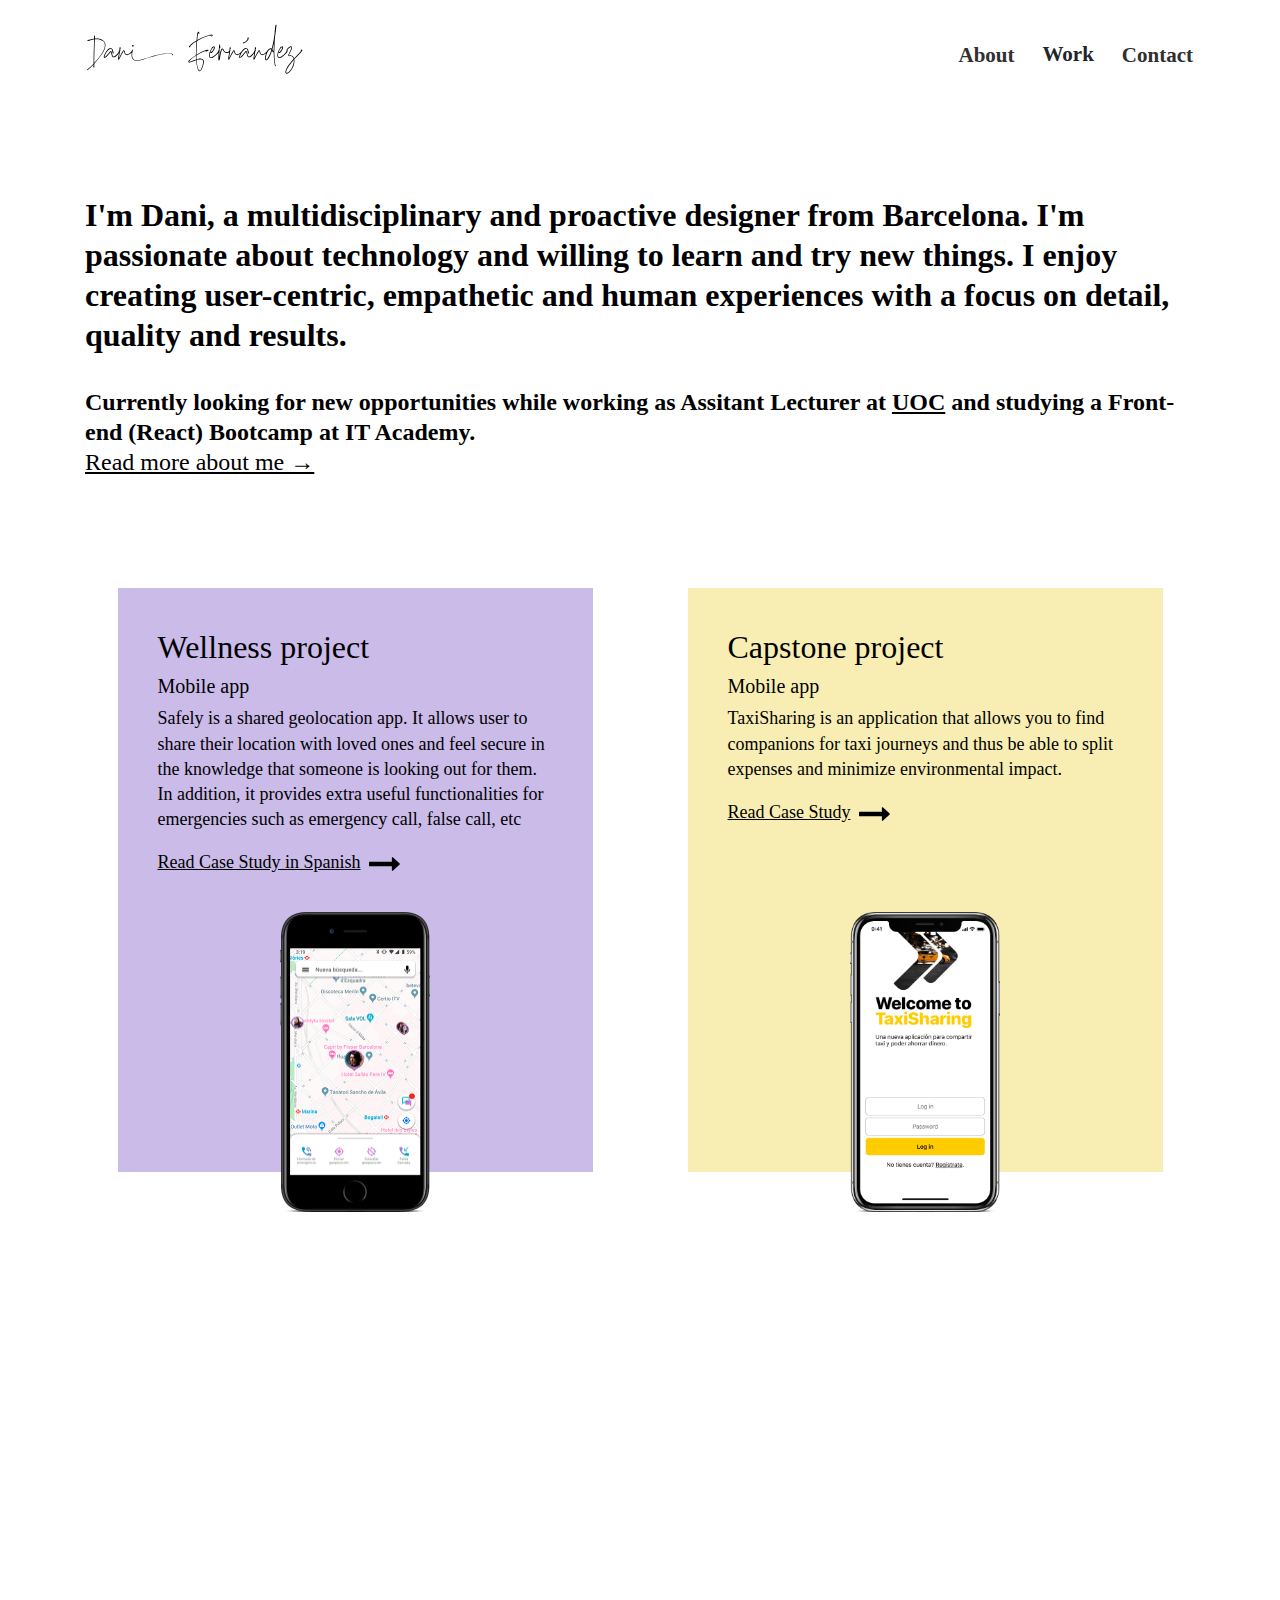
==== index.html @ 680a3ca1 "bye-seat" ====
<!DOCTYPE HTML>
<html>
<head>
    <meta charset="utf-8">
    <meta http-equiv="x-ua-compatible" content="ie=edge">
    <meta name="viewport" content="width=device-width, initial-scale=1">
    <title>Portfolio de Dani Fernández | Product Designer UX/UI</title>
    <meta name="description" content="I'm Dani Fernández, a passionate about Product Design and a good problem-solver. An eternal student who learns something new related to the field every day. A great team player, comfortable working together with other designers, receiving feedback, sharing and learning together.">

    <!-- Global site tag (gtag.js) - Google Analytics -->
    <script async src="https://www.googletagmanager.com/gtag/js?id=UA-138930336-1"></script>
    <script>
        window.dataLayer = window.dataLayer || [];
        function gtag(){dataLayer.push(arguments);}
        gtag('js', new Date());
        gtag('config', 'UA-138930336-1');
    </script>
    <!-- fin del script de Google Analytics-->
    <link rel="icon" type="image/png" href="img/favicon.ico">
    <style>
        @import url('https://fonts.googleapis.com/css?family=Cabin&display=swap');
        </style>
    <meta name="description" content="Dani Fernàndez's portfolio. UX/UI designer">
    <meta name="keywords" content="UX, User Expirience, UI, Product Designer, User Interface, IA, Information Arquitecture, web design, mobile design, app design, mobile first, pixel perfect, sketch, framer, zeplin, axure, xd, hotjar">
    <link rel="stylesheet" href="css/reset.css">
    <link rel="stylesheet" href="css/fonts.css">
    <link rel="stylesheet" href="css/style.css">
    <link rel="stylesheet" href="css/responsive-css.css">
    <link rel="stylesheet" href="grt-responsive-menu.css">
    <link href="https://unpkg.com/aos@2.3.1/dist/aos.css" rel="stylesheet">
    <link rel="stylesheet" href="https://use.fontawesome.com/releases/v5.8.1/css/all.css" integrity="sha384-50oBUHEmvpQ+1lW4y57PTFmhCaXp0ML5d60M1M7uH2+nqUivzIebhndOJK28anvf" crossorigin="anonymous">
    <link rel="stylesheet" href="https://stackpath.bootstrapcdn.com/bootstrap/4.3.1/css/bootstrap.min.css" integrity="sha384-ggOyR0iXCbMQv3Xipma34MD+dH/1fQ784/j6cY/iJTQUOhcWr7x9JvoRxT2MZw1T" crossorigin="anonymous">
    <script src="https://unpkg.com/aos@2.3.1/dist/aos.js"></script>
</head>

<body>
    <!-- <div class="fullscreen-bg">
        <video loop muted autoplay class="fullscreen-bg__video">
            <source src="img/background-video/background-vd.ogv" type="video/ogg" />
        </video>
    </div>   -->
    <header> 
        <div class="container">
            <div class="grt-menu-row">
                <div class="grt-menu-logo">
                    <a href="#"  class="grt-logo"><img id="logo" src="img/Logo.svg" alt="Logo" height="50" width="68"> </a>
                </div>
                <div class="grt-menu-right">
                    <nav>
                        <button class="grt-mobile-button"><span class="line1"></span><span class="line2"></span><span class="line3"></span></button>
                        <ul class="grt-menu">
                            <li><a href="about-me.html">About</a></li>
                            <li class="grt-dropdown"><a>Work<span style="font-size: 0.75em;">
                                <i class="fas fa-chevron-down"></i></span></a>
                                <ul class="grt-dropdown-list">
                                    <li><a href="/work/wellness.html">Safely</a></li>
                                    <li><a href="/work/capstone.html">Capstone</a></li>
                                    <li><a href="/bac.html">Barcelona Activa</a></li>
                                    <li><a href="/work/dali.html">Museu Dalí</a></li>
                                    <li><a href="/work/extra.html">Extra</a></li>
                                </ul>
                            </li>
                            <li><a href="mailto:danifdezalonso@gmail.com">Contact</a></li>								
                        </ul>
                    </nav>
                </div>
            </div>
        </div>
    </header>
    
    <div class="container">
        <!-- introducción -->
        <div class="bienvenida">
            <div class="my-name">
                I'm Dani, a multidisciplinary and proactive designer from Barcelona. I'm passionate about technology and willing to learn and try new things. I enjoy creating user-centric, empathetic and human experiences with a focus on detail, quality and results.
            </div>
            <div class="my-work">Currently looking for new opportunities while working as Assitant Lecturer at <a class="link" target="_blank" href="https://www.uoc.edu/">UOC</a> and studying a Front-end (React) Bootcamp at IT Academy. 
                <br><span style="font-weight: 500; font-size: 24px;"><a href="about-me.html" class=”link">Read more about me &rarr;</a></span>
            </div> 
            
        </div>
        <!-- proyectos -->
        <main>
            <div class="row projectes">
                <div class="col-lg-5 box wellness">
                    <a href="work/wellness.html" style="text-decoration:none;">
                        <article>
                            <div>
                                <h2>Wellness project</h2>
                                <h5>Mobile app</h5>
                                <p>
                                    Safely is a shared geolocation app. It allows user to share their location with loved ones and feel secure in the knowledge that someone is looking out for them. In addition, it provides extra useful functionalities for emergencies such as emergency call, false call, etc                              </p>
                                <span class="leer-case-study">Read Case Study in Spanish</span><img src="img/icons/arrow-right.svg" height="32px" width="32px" style="margin-left:8px">
                            </div>
                            <div>
                                <img class="center-img" src="img/Mockup_Safely.png" height="300" width="150">
                            </div> 
                        </article>
                    </a> 
                </div>   
                
                <div class="col-lg-5 box capstone offset-lg-1">
                    <a href="work/capstone.html" style="text-decoration:none;">
                        <article>
                            <div>
                                <h2>Capstone project</h2>
                                <h5>Mobile app</h5>
                                <p>
                                    TaxiSharing is an application that allows you to find companions for taxi journeys and thus be able to split expenses and minimize environmental impact. </p>                               
                                        <span class="leer-case-study">Read Case Study</span><img src="img/icons/arrow-right.svg" height="32px" width="32px" style="margin-left:8px">
                                    </div>
                            <div>
                                <img class="center-img" src="img/Mockup_TaxiSharing2.png" height="300" width="150">
                            </div>
                        </article>
                    </a>
                </div>
            </div>
            
            <div class="row projectes">
                <div class="col-lg-5 box dali" data-aos="fade-up">
                    <a href="work/dali.html" style="text-decoration:none;">
                        <article>
                            <div>
                                <h2>Fundación Gala - Salvador Dalí</h2>
                                <h5>Web project</h5>
                                <p> 
                                    The Gala-Salvador Dalí Foundation is a private cultural organization which, as stated in its bylaws, has the mission to promote, foster, explain, give prestige, protect and defend the artistic, cultural and intellectual oeuvre of the painter, both inside and outside Spain.                             </p>                                
                                <span class="leer-case-study">See more</span><img src="img/icons/arrow-right.svg" height="32px" width="32px" style="margin-left:8px">
                            </div>
                            <div>
                                <img class="center-img" src="img/extra/cabecera-dali-mobile.png" height="auto" width="100%">
                            </div> 
                        </article>
                    </a>
                </div>
                <div class="col-lg-5 box bac offset-lg-1" data-aos="fade-up">
                    <a href="work/bac.html" style="text-decoration:none;">
                        <article>
                            <div>
                                <h2>Barcelona Activa</h2>
                                <h5>Web project</h5>
                                <p>Design of the Barcelona Activa website, a local development agency of Barcelona City Council. From this website, traffic is distributed to the four main sections to promote the local economy.</p>
                                <span class="leer-case-study">See more</span><img src="img/icons/arrow-right.svg" height="32px" width="32px" style="margin-left:8px">
                            </div>
                            <div>
                                <img class="center-img" src="img/extra/cabecera-bac-mobile.png" height="auto" width="100%">
                            </div> 
                        </article>
                    </a>
                </div>
            </div>
            
            <div class="row projectes">
                <div class="col-lg-11 box extra" data-aos="fade-up">
                    <a href="work/extra.html" style="text-decoration:none;">
                        <article style="padding-bottom: 40px;">
                            <h2>Extra</h2>
                            <p>
                                    Compilation of projects in which I participated.                         </p>
                            <span class="leer-case-study">See more<img src="img/icons/arrow-right.svg" height="32px" width="32px" style="margin-left:8px"></span>

                        </article>
                    </a>
                </div>
            </div>
        </main>
    </div>
    
    <!--Footer-->
    <footer class="footer"data-aos="fade-up" style="margin-top:-20px;">
        <div class="container">
            <section id="mainfooter">
                <h3 class="a-left">
                    For work inquiries, collaboration or feedback drop me a line at <a href="mailto:danifdezalonso@gmail.com" target="_blank">danifdezalonso@gmail.com</a>

                </h3>
                <nav class="socialnav">
                    <span class="linkedin"><a href="https://www.linkedin.com/in/dani-fdez/" class="linkedin" target="_blank">LinkedIn</a></span>
                    <span class="medium"><a href="https://medium.com/@danifernandezalonso" class="medium" target="_blank">Medium</a></span>
                    <span class="twitter"><a href="https://twitter.com/dani_fdezalonso" class="twitter" target="_blank">Twitter</a></span>
                    <span class="instagram"><a href="https://www.instagram.com/danifernandezalonso" class="instagram" target="_blank">Instagram</a></span>
                </nav>
            </section>
        </div>
    </footer>
    <script src="https://cdnjs.cloudflare.com/ajax/libs/popper.js/1.14.7/umd/popper.min.js" integrity="sha384-UO2eT0CpHqdSJQ6hJty5KVphtPhzWj9WO1clHTMGa3JDZwrnQq4sF86dIHNDz0W1" crossorigin="anonymous"></script>
    <script src="https://code.jquery.com/jquery-3.3.1.slim.min.js" integrity="sha384-q8i/X+965DzO0rT7abK41JStQIAqVgRVzpbzo5smXKp4YfRvH+8abtTE1Pi6jizo" crossorigin="anonymous"></script>
    <script src="https://stackpath.bootstrapcdn.com/bootstrap/4.3.1/js/bootstrap.min.js" integrity="sha384-JjSmVgyd0p3pXB1rRibZUAYoIIy6OrQ6VrjIEaFf/nJGzIxFDsf4x0xIM+B07jRM" crossorigin="anonymous"></script>
    
    <!-- Github button for demo page -->
    <script async defer src="https://buttons.github.io/buttons.js"></script>
    
    <!-- GRT Youtube Popup -->
    <script src="grt-responsive-menu.js"></script>
    <!-- AOS Libreria de animación  -->
    <!--Animaciones AOS quitadas en mobile-->
    <script>AOS.init(
        {
            duration: 400,
            disable:'mobile',
            once: true,
        }
        );
    </script>    
    <script src="js/footer.js"></script>
</body>
</html>
---- css/fonts.css ----
@import url(//db.onlinewebfonts.com/c/0a086e32e41c5e5960b26626757f07f3?family=Apercu);
@font-face {font-family: "Apercu"; src: url("//db.onlinewebfonts.com/t/0a086e32e41c5e5960b26626757f07f3.eot");
    src: url("//db.onlinewebfonts.com/t/0a086e32e41c5e5960b26626757f07f3.eot?#iefix") 
    format("embedded-opentype"), url("//db.onlinewebfonts.com/t/0a086e32e41c5e5960b26626757f07f3.woff2")
    format("woff2"), url("//db.onlinewebfonts.com/t/0a086e32e41c5e5960b26626757f07f3.woff") format("woff"), 
    url("//db.onlinewebfonts.com/t/0a086e32e41c5e5960b26626757f07f3.ttf") format("truetype"),
    url("//db.onlinewebfonts.com/t/0a086e32e41c5e5960b26626757f07f3.svg#Apercu") format("svg"); }
---- css/style.css ----
*{
	box-sizing: border-box;
	font-family: 'Apercu','Cabin'!important, "FontAwesome";
}
#margin-iframe{
	margin-top:-120px;
}
.profile {
	width: 60%!important;
}
/* Loading */

#loader-wrapper {
	position: fixed;
	top: 0;
	left: 0;
	width: 100%;
	height: 100%;
	z-index: 1000;
}
#loader {
	display: block;
	position: absolute;
	left: 50%;
	top: 50%;
	margin: -75px 0 0 -75px;
	-webkit-animation: spin 2s linear infinite; /* Chrome, Opera 15+, Safari 5+ */
	animation: spin 2.5s linear infinite; /* Chrome, Firefox 16+, IE 10+, Opera */
	z-index: 1001;
}

@-webkit-keyframes spin {
	0%   { 
		-webkit-transform: rotate(0deg);  /* Chrome, Opera 15+, Safari 3.1+ */
		-ms-transform: rotate(0deg);  /* IE 9 */
		transform: rotate(0deg);  /* Firefox 16+, IE 10+, Opera */
	}
	100% {
		-webkit-transform: rotate(360deg);  /* Chrome, Opera 15+, Safari 3.1+ */
		-ms-transform: rotate(360deg);  /* IE 9 */
		transform: rotate(360deg);  /* Firefox 16+, IE 10+, Opera */
	}
}
@keyframes spin {
	0%   { 
		-webkit-transform: rotate(0deg);  /* Chrome, Opera 15+, Safari 3.1+ */
		-ms-transform: rotate(0deg);  /* IE 9 */
		transform: rotate(0deg);  /* Firefox 16+, IE 10+, Opera */
	}
	100% {
		-webkit-transform: rotate(360deg);  /* Chrome, Opera 15+, Safari 3.1+ */
		-ms-transform: rotate(360deg);  /* IE 9 */
		transform: rotate(360deg);  /* Firefox 16+, IE 10+, Opera */
	}
}

#loader-wrapper .loader-section {
	position: fixed;
	top: 0;
	width: 51%;
	height: 100%;
	background: black;
	z-index: 1000;
	-webkit-transform: translateX(0);  /* Chrome, Opera 15+, Safari 3.1+ */
	-ms-transform: translateX(0);  /* IE 9 */
	transform: translateX(0);  /* Firefox 16+, IE 10+, Opera */
}

#loader-wrapper .loader-section.section-left {
	left: 0;
}

#loader-wrapper .loader-section.section-right {
	right: 0;
}

/* Loaded */
.loaded #loader-wrapper .loader-section.section-left {
	-webkit-transform: translateX(-100%);  /* Chrome, Opera 15+, Safari 3.1+ */
	-ms-transform: translateX(-100%);  /* IE 9 */
	transform: translateX(-100%);  /* Firefox 16+, IE 10+, Opera */
	-webkit-transition: all 0.7s 0.3s cubic-bezier(0.645, 0.045, 0.355, 1.000);  
	transition: all 0.7s 0.3s cubic-bezier(0.645, 0.045, 0.355, 1.000);
}

.loaded #loader-wrapper .loader-section.section-right {
	-webkit-transform: translateX(100%);  /* Chrome, Opera 15+, Safari 3.1+ */
	-ms-transform: translateX(100%);  /* IE 9 */
	transform: translateX(100%);  /* Firefox 16+, IE 10+, Opera */
	-webkit-transition: all 0.7s 0.3s cubic-bezier(0.645, 0.045, 0.355, 1.000);  
	transition: all 0.7s 0.3s cubic-bezier(0.645, 0.045, 0.355, 1.000);
}

.loaded #loader {
	opacity: 0;
	-webkit-transition: all 0.3s ease-out;  
	transition: all 0.3s ease-out;
}
.loaded #loader-wrapper {
	visibility: hidden;
	-webkit-transform: translateY(-100%);  /* Chrome, Opera 15+, Safari 3.1+ */
	-ms-transform: translateY(-100%);  /* IE 9 */
	transform: translateY(-100%);  /* Firefox 16+, IE 10+, Opera */
	-webkit-transition: all 0.3s 1s ease-out;  
	transition: all 0.3s 1s ease-out;
}

/* JavaScript Turned Off */
.no-js #loader-wrapper {
	display: none;
}
.no-js h1 {
	color: #222222;
}

#content {
	margin: 0 auto;
	padding-bottom: 50px;
	width: 80%;
	max-width: 978px;
}  


/* biblioteca */
.main-content {
	flex: 1;
}

.no-gutters {
	margin-right: 0;
	margin-left: 0;
}
.ml-auto, .mx-auto {
	margin-left: auto!important;
}
.mb-4, .my-4 {
	margin-bottom: 2rem!important;
}
.align-items-end {
	align-items: flex-end!important;
}
.mt-1, .my-1 {
	margin-top: .25rem!important;
}
.col-7 {
	flex: 0 0 43.75%;
	max-width: 43.75%;
}
.book div {
	transition: all .3s ease-in-out;
	position: relative;
}
.o-hidden {
	overflow: hidden;
}
.img-preview, .img-progressive {
	position: "absolute";
}
.w-100 {
	width: 100%!important;
}
.ml-auto, .mx-auto {
	margin-left: auto!important;
}
.mr-auto, .mx-auto {
	margin-right: auto!important;
}
.container-lazyload, .img-preview, .img-progressive {
	transition: all .3s ease-in-out;
}
.book div:before {
	background-image: url('https://zerox.me/static/images/books/book-layer-3.png');
	opacity: .64;
	z-index: -1;
	width: 116%;
	height: 113%;
	left: -8%;
	top: -3%;
}
.book div:after {
	background-image: url('https://zerox.me/static/images/books/book-layer-1.png'),url('https://zerox.me/static/images/books/book-layer-2.png');
}
.book div:after, .book div:before {
	position: absolute;
	height: 100%;
	width: 100%;
	display: block;
	top: 0;
	left: 0;
	content: "";
	background-size: 100% 100%;
}
.img-fluid, .img-thumbnail {
	max-width: 100%;
	height: auto;
}
.container-lazyload {
	position: relative;
	height: 0;
}
.book div{
	transition:all .3s ease-in-out;
	position:relative
}
@media (prefers-reduced-motion:reduce){
	.book div{transition:none}
}
.book div:hover{
	-webkit-transform:scale(1.04);
	transform:scale(1.04)
}
.book div img{
	border-radius:4px
}
.book div:after,.book div:before{
	position:absolute;
	height:100%;
	width:100%;
	display:block;
	top:0;
	left:0;
	content:"";
	background-size:100% 100%
}
.book div:before{
	background-image:url('https://zerox.me//static/images/books/book-layer-3.png');
	opacity:.64;
	z-index:-1;
	width:116%;
	height:113%;
	left:-8%;
	top:-3%
}
.book div:after{
	background-image:url('https://zerox.me//static/images/books/book-layer-1.png'),url('https://zerox.me//static/images/books/book-layer-2.png')
}
.book div{
	transition:all .3s ease-in-out;
	position:relative
}
@media (prefers-reduced-motion:reduce){
	.book div{
		transition:none
	}
}
.book div:hover{
	-webkit-transform:scale(1.04);transform:scale(1.04)
}
.book div img{
	border-radius:4px
}
.book div:after,.book div:before{
	position:absolute;
	height:100%;
	width:100%;
	display:block;
	top:0;
	left:0;
	content:"";
	background-size:100% 100%
}
.book div:before{
	background-image:url('../img/libros/book-layer-3.png');
	opacity:.64;
	z-index:-1;
	width:116%;
	height:113%;
	left:-8%;
	top:-3%
}
.book div:after{
	background-image:url('../img/libros/book-layer-1.png'),url('../img/libros/book-layer-2.png')
}

.libro{
	font-size: 1.25rem;
	font-weight: 500;
}
/* row de tools*/
.herramientas {
	-webkit-box-pack: justify;
	-ms-flex-pack: justify;
	display: -webkit-box;
	display: -ms-flexbox;
	display: flex;
	list-style: none;
	padding: 0;
	-ms-flex-wrap: wrap;
	flex-wrap: wrap;
	-webkit-box-align: center;
	-ms-flex-align: center;
	align-items: center;
}
.herramientas li {
	text-align: center;
}

.herramientas li svg{
	width: 60px;
	height: 60px;
	margin: 5px;
}

/* Menú navegación lateral */
.menu-lateral {
	position: fixed;
	z-index: 1;
	font-size: 1rem;
	color:black;
	bottom:5%;
	padding-left: 5%;
	transition: 0.3s;
	visibility: visible;
	opacity: 1;
	font-weight: 500;
}

.menu-lateral.hide {
	visibility: hidden;
	opacity: 0;
}

.menu-lateral a {
	color: black;
	text-decoration: none;
}

.menu-lateral a:hover{
	color: black;
	text-decoration: underline;
}

.menu-lateral .active a {
	font-weight: 800;
	margin-left:5px;
}

/* botón move to ton*/
#myBtn {
	transform: scale(2.5);
	font-family: 'Apercu';
	font-size: 12px;
	position: fixed;
	bottom: 20px;
	right: 30px;
	z-index: 99;
	border: none;
	cursor: pointer;
	padding: 15px;
	background: none;
	color:black;
}

#myBtn:hover {
	color:gray;
	
}
/* fin botón*/

.active {
	text-decoration-color:black!important;
}


.center {
	display: block;
	margin-left: auto;
	margin-right: auto;
	width: 70%;
	height:100%;
}
div a:hover {
	color: black;
	-webkit-text-decoration-color: gray; /* safari still uses vendor prefix */
	text-decoration-color:transparent;
}
.projectes article {
	display: flex;
	flex-direction: column;
	justify-content: space-between;
	height: 100%;
}


.width-100{
	width: 100%;
}


/*blockquote*/
blockquote{
	font-size: 1.15em;
	margin:50px auto;
	font-style:italic;
	padding:1.2em 30px 1.2em 75px;
	border-left:8px solid black;
	line-height:1.6;
	position: relative;
	background:transparent;
}

blockquote::before{
	font-family:'Apercu';
	content: "\201C";
	color:black;
	font-size:4em;
	position: absolute;
	left: 10px;
	top:-10px;
}

blockquote span{
	display:block;
	color:#333333;
	font-style: normal;
	font-weight: 800;
	margin-top:1em;
}

/* mock ups en área de work*/

.hero-video-container{
	min-height: 90vh;
	min-width: 100vw;
	display: flex;
	align-items:center;
	align-content: center;
	justify-content: center;
}

.hero-video-container video{
	min-height: 100%;
	width: auto;
}

section.case-block {
	width: 100%;
	display: grid;
	margin: 0 auto;
	padding-bottom: 3rem;
	overflow: hidden;
}


.image-only picture{
	width: 100%;
	padding: 32px 0;
	overflow: hidden;
}


section.case-block.image-only picture img{
	max-width: 60%;
}

section.case-block.image-only picture.full-screen-image img{
	width: auto;
	max-width: none;
	max-height: 220px;
}

section.case-block.two-column .a-container,
section.case-block.three-column .a-container{
	display: grid;
	grid-gap: 30px;
	grid-template-columns: 1fr;
}

.left-col, .right-col{
	display: grid;
	grid-gap: 30px;
	grid-template-columns: 1fr;
}

.iphone-container{
	margin-left: auto;
	margin-right: auto;
	margin-bottom: 16px;
	right: auto;
	left: auto;
	float: none;
	height:582px;
	width: 315px;
}

.iphone-container.iphone8{
	height: 582px;
}

.iphone-container.iphone-se{
	height: 582px;
}

.iphonex-mockup{
	position: relative;
	top: -21px;
	left: -14px;
	width: 468px;
	height: 734px;
	background-size:467px 734px;
	background-repeat: no-repeat;
	background-image: url("../img/work/iphonex.png");
}

.iphone-mockup{
	position: relative;
	top: -20px;
	left: -5px;
	width: 438px;
	height: 717px;
	background-size: 100%;
	background-repeat: no-repeat;
	background-image: url("../img/work/iphone8@2x.png");
}
.iphone-mockup.light{
	background-image: url("../img/work/iphone8-light@2x.png");
}

.iphone-se-mockup{
	position: relative;
	top: -20px;
	left: -5px;
	width: 438px;
	height: 717px;
	background-size: 100%;
	background-repeat: no-repeat;
	background-image: url("../img/iphoneSE@2x.png");
}

.inline-video-container{
	position: absolute;
	width: 252px;
	top: 38px;
	left: 45px;
}

.iphone-mockup > .inline-video-container{
	position: absolute;
	width: 238px;
	top: 86px;
	left: 43px;
}

.iphone-se-mockup > .inline-video-container{
	position: absolute;
	width: 235px;
	top: 107px;
	left: 43px;
}

.inline-video{
	z-index: -1;
	position: relative;
	height: 546px;
	visibility: visible;
	opacity: 1;
	-webkit-transition-property: visibility, opacity;
	transition-property: visibility, opacity;
	-webkit-transition-duration: 0ms,200ms;
	transition-duration: 0ms,200ms;
	-webkit-transition-timing-function: linear,linear;
	transition-timing-function: linear,linear;
	-webkit-transition-delay: 200ms,0ms;
	transition-delay: 200ms,0ms;
}

.iphone-mockup > .inline-video-container > .inline-video{
	height: 424px;
}

.iphone-se-mockup > .inline-video-container > .inline-video{
	height: 413px;
}

.inline-video video,
.inline-video img{
	position: absolute;
	top: 0;
	left: 0;
	width: 100%;
	height: 100%;
}

.copy-column{
	text-align: center;
	grid-gap: 30px;
	display: grid;
	align-content: center;
}

.image-wrapper.image-only{
	display: grid;
	justify-content: center;
	padding: 10vh 0;
	z-index: 1;
}

.left-col.image-wrapper{
	order:2;
}

.case-block.three-column .left-col.image-wrapper{
	order:2;
}

.case-block.three-column .mid-col.copy-column{
	order: 0;
}


/* fin de mockups */

.fullscreen-bg {
	position: fixed;
	top: 0;
	right: 0;
	bottom: 0;
	left: 0;
	overflow: hidden;
	z-index: -100;
}

body#background-wellness{
	background-image: url(../img/fondos/fondo-wellness.jpg) ;
	background-position: center center;
	background-repeat:  no-repeat;
	background-attachment: fixed;
	background-size:  cover;
}

body#background-about-me{
	background-image: url(../img/fondos/fondo.jpg) ;
	background-position: center center;
	background-repeat:  no-repeat;
	background-attachment: fixed;
	background-size:  cover;
}

body#background-bac{
	background-image: url(../img/fondos/fondo-bac.jpg) ;
	background-position: center center;
	background-repeat:  no-repeat;
	background-attachment: fixed;
	background-size:  cover;
}

body#background-dali{
	background-image: url(../img/fondos/fondo-dali.jpg) ;
	background-position: center center;
	background-repeat:  no-repeat;
	background-attachment: fixed;
	background-size:  cover;
}

body#background-capstone{
	background-image: url(../img/fondos/fondo-capstone.jpg) ;
	background-position: center center;
	background-repeat:  no-repeat;
	background-attachment: fixed;
	background-size:  cover;
}
.img-thumbnail {
	border:0px!important;
	background-color: transparent!important;
}

.a-container {
	margin: 0 auto;
	width: 100%;
	max-width: 82.5rem;
	display: grid;
	grid-template-columns: 1fr;
	grid-gap: 30px;
	padding: 0 8vw;
	position: relative;
}

.link{
	color: black;
	text-decoration: underline;
}
.container{
	font-family: "Apercu";
}

.container p{
	font-size:1.125rem;
	line-height:1.4;
	font-weight: 400;
}

.importante-case-study-safely{
	background-color:#d7cbf1;
	padding:4%;
}
.importante-case-study-safely ul{
	padding-left: 25px;
}
.importante-case-study-safely li {
	list-style-type: disc;
	font-size: 1.125rem;
}

.importante-case-study-capstone{
	background-color:#FFCC00;
	padding:4%;
}
.importante-case-study-capstone ul{
	padding-left: 25px;
}
.importante-case-study-capstone li {
	list-style-type: disc;
	font-size: 1.125rem;
}



.listado-animaciones{
	padding:4%;
}
.bg-gray{
	background-color:#f8f9fa;
}
.listado-animaciones ul{
	padding-left: 25px;
}
.listado-animaciones li{
	list-style-type: disc;
	font-size: 1.125rem;
}
}
.container ul{
	font-size:21px;
}

.fullscreen-bg__video {
	position: absolute;
	top: 0;
	left: 0;
	width: 100%;
	height: 100%;
}

.leer-case-study{
	font-weight: 500;
	text-decoration: underline;
}

.margin-top {
	margin-top:100px!important;
}
.margin-top-mini {
	margin-top:50px!important;
}

.margin-75 {
	margin:auto;
	width:75%;
}
.subtitulo{
	font-weight: 500;
	color:#9EA0A6;
	font-size: 1.25rem;
}

.titulo {
	font-weight:500;
	font-size:3rem;
	line-height: 1;
}
.center{
	text-align: center;
}
section div a {
	font-size:18px;
	font-weight: 800;
}
div a {
	color: black;
	text-decoration: underline;
}

div a:hover {
	color: black;
}
/* elimina estilo botón bootstrap*/
.btn {
	padding: 14px 24px;
	border: 0 none;
	font-weight: 700;
	text-transform: uppercase;
}

.btn:focus, .btn:active:focus, .btn.active:focus {
	outline: 0 none;
	
}

.btn-primary {
	background: #0099cc;
	color: #ffffff;
}

.btn-primary:hover, .btn-primary:focus, .btn-primary:active, .btn-primary.active, .open > .dropdown-toggle.btn-primary {
	background: #33a6cc;
}

.btn-primary:active, .btn-primary.active {
	background: #007299;
	box-shadow: none;
}

.block-wellness{
	width:100%;
	height: 520px;
	background:#CABBE9;
}

.block-capstone{
	width:100%;
	height: 520px;
	background: #F8EEB4;
	align-content: center;
}

.block-dali{
	width:100%;
	height: 520px;
	background:#DBA9A9;
}

.block-bac{
	width:100%;
	height: 520px;
	background:#BFD8E4;
}


.row-entera {
	align-content: center;
	padding:5%;
}


/* empieza mi css */
#nav-footer-row{
	display: flex; 
	justify-content: space-between;
	width: 100%;
}
.boton-cv{
	font-size:20px;
	background: none;
	align:center;
	display:inline-block;
	padding:0.5em 2em;
	border: 0.1em solid transparent;
	margin:0 0.3em 0.3em 0;
	border-radius:0.12em;
	box-sizing: border-box;
	text-decoration:none;
	font-weight:600;
	text-align:center;
	transition: all 0.2s;
	border:0.1em solid black;
}

.boton-cv:hover{
	color:white;
	background:black;
}

@media all and (max-width:30em){
	 a.boton-cv{
		display:block;
		margin:0.4em auto;
		border:0.1em solid black;
	 }
}

.leer-mas-link{
	animation: fadeIn 1s;
	text-decoration: none!important;
	font-size: 1.5rem;
	line-height: 2;
	color: #292929;
	display: inline-block;
	padding-top:1.5rem;
	text-decoration: none;
	font-weight:500;
}

.bienvenida {
	padding-top:10%;
	line-height: 1.25;
	margin-bottom: 10%;
	color: black;
}


.bienvenida a{
	color: black;
	text-decoration: underline;
}

.my-name{
	font-size: 3rem;
	font-weight: 700;
	margin:0;
	padding:0;
	animation: fadeIn 1s;
}
.my-work{
	font-size: 2rem;
	font-weight: 600;
	margin:0;
	padding:0;
	animation: fadeIn 1s;
	margin-top: 2rem;
}
h1 {
	visibility:hidden;
}

.case-block h2 {
	font-size:3rem;
}
.case-block h3 {
	font-size:2rem;
}
.logo {
	float:left;
	width:30%;
	height: 30%;
}
.navbar-default .navbar-nav>li>a {
	display: flex;
	align-items: center;
	justify-content: center;
}

nav a {
	font-weight: 600;
	vertical-align: middle;
	color: black;
}
nav li {
	margin:1%;
	
}
nav a:hover {
	color: black;
	text-decoration: underline;
}

.nav-footer a {
	text-decoration: underline;
	color: black;
}
.nav-footer a:hover {
	text-decoration: none;}
	
	.projectes{
		justify-content:center;
	}
	.wellness{
		background-color: #CABBE9;
	}
	
	.box{
		padding: 40px 40px 0px 40px !important;
		margin-bottom:120px;
		
	}
	
	.capstone {
		background-color: #F8EEB4;
	}
	
	.dali{
		background-color: #C77A7A;
	}
	
	.bac{
		background-color: rgb(89, 168, 214);
	}
	
	.cafosa{
		background-color: rgb(247, 178, 247);
	}
	
	.extra{
		background-color: rgb(149, 229, 203);
	}
	
	.footer{
		text-align: center
	}
	
	.center-img{
		display: block;
		margin-left: auto;
		margin-right: auto;
		margin-top:32px;
		margin-bottom:-40px;
	}
	
	.box a{
		color: black;
		font-size: 18px;
		text-decoration: underline;
		font-weight:400;
	}
	
	.box:hover{
		box-shadow: 0 14px 28px rgba(0,0,0,0.25), 0 10px 10px rgba(0,0,0,0.22);
	}
	
	.box p{
		font-size: 18px;
	}
	
	.redes-sociales {
		align-items: center;
		margin-bottom: 40px;
	}
	
	.introduccion{
		margin:40px;
	}
	
	.centrando{
		margin:5%;
	}
	
	/* galería de imágenes */
	.row-grid{
		display: flex;
		flex-wrap: wrap;
		padding: 0 4px;
	}
	
	.column-grid{
		flex: 25%;
		max-width: 25%;
		padding: 0 4px;
	}
	
	.column-grid img{
		margin-top: 24px;
		vertical-align: middle;
	}
	
	/* video */ 
	.fullscreen-bg {
		position: fixed;
		top: 0;
		right: 0;
		bottom: 0;
		left: 0;
		overflow: hidden;
		z-index: -100;
	}
	
	.fullscreen-bg__video {
		position: absolute;
		top: 0;
		left: 0;
		width: 100%;
		height: 100%;
	}
	
	.group-wellness{
		justify-content: center;
	}
	
	.capçalera{
		margin:20%;
		text-align: center;
	}
	
	#perfil{
		vertical-align: top;
	}
	
	.btn:focus, .btn:active, button:focus, button:active {
		outline: none !important;
		box-shadow: none !important;
	}
	
	#image-gallery .modal-footer{
		display: block;
	}
	
	.thumb{
		margin-top: 15px;
		margin-bottom: 15px;
	}
	
	.img-thumbnail{
		border:0px!important;
	}
	
	.a-left {
		text-align: left;
	}
	
	nav.socialnav {
		display: inline-block;
		width: 100%;
		margin-top: 5vh;
		min-height: 68px;
	}
	
	nav.socialnav a {
		display: inline-block;
		margin-right: 30px;
		padding-top: 30px;
		color: #FFFFFF;
		text-decoration: none;
		-webkit-transition: all 0.3s;
		-moz-transition: all 0.3s;
		-o-transition: all 0.3s;
		-ms-transition: all 0.3s;
		transition: all 0.3s;
	}
	
	section {
		display: block;
		position: relative;
		z-index: 0;
	}
	/* Menu */
	.demo-page-container {
		padding-top: 110px;
		width: 100%;
		max-width: 980px;
		margin-left: auto;
		margin-right: auto;
		padding-bottom: 80px;
	}
	
	header nav {
		clear:both;
		display: block;
		line-height: 60px;
		height:60px;
		position:relative;
	}
	
	.menu-container {
		padding-left:5%;
		padding-right:5%;
	}
	
	.grt-menu-row {
		display: flex;
		flex-direction: row;
		justify-content: space-between;
		margin-top:24px;
	}
	
	.grt-menu-logo{
		z-index: 2!important;
	}
	
	a.grt-logo {
		display:inline-block;
	}
	
	a.grt-logo img {
		max-height: 60px;
		width: auto;
	}
	
	
	.grt-mobile-button {
		display:none;
		background-color:white;
	}
	
	.grt-mobile-button:focus {
		border:0;
		outline:0;
	}
	
	.body-overflow {
		overflow:hidden;
	}
	
	ul.grt-menu {
		display: block;
		float:right;
		margin:0 -10px 0 0;
		padding:0;
		list-style-type: none;
	}
	
	ul.grt-menu:after {
		clear:both;
		display:block;
	}
	
	ul.grt-menu li {
		display: inline-block;
		margin:0;
		padding:0;
		-webkit-transition: all ease 0.8s;
		-moz-transition: all ease 0.8s;
		transition: all ease 0.8s;
	}
	
	ul.grt-menu li a {
		padding: 5px 12px;
		font-size:21px;
		display: inline-block;
		color:#303030;
		line-height: 1.1em;
		-webkit-transition: all ease 0.8s;
		-moz-transition: all ease 0.8s;
		transition: all ease 0.8s;
		position:relative;
		text-decoration: none;
	}
	
	footer a {
		color:white;
		text-decoration: underline;
	}
	
	footer a:hover {
		color:white;
		-webkit-text-decoration-color: gray; /* safari still uses vendor prefix */
		text-decoration-color: black;
	}
	
	
	.socialnav a {
		color:white;
		text-decoration: underline;
	}
	
	@keyframes fadeIn {
		from { opacity: 0; }
		to { opacity: 1; }
	}
	
	ul.grt-menu li.grt-dropdown:hover {
		cursor:pointer;
	}
	
	ul.grt-menu li.grt-dropdown:hover a {
		box-shadow: none;
	}
	
	ul.grt-menu li.grt-dropdown ul.grt-dropdown-list {
		display:none;
		position:absolute;
		margin: 0;
		padding: 0;
		min-width:150px;
		animation: fadeIn 1s;
		z-index: 999;
	}
	
	ul.grt-menu li.grt-dropdown ul.grt-dropdown-list li a {
		display:block;
		font-size:18px;
		color: black;
		-webkit-transition: all ease 0.8s;
		-moz-transition: all ease 0.8s;
		transition: all ease 0.8s;
		padding: 9px 12px;
	}
	
	ul.grt-menu li.grt-dropdown ul.grt-dropdown-list li:last-child a {
		padding-bottom:15px;
	}
	
	
	ul.grt-menu li.grt-dropdown.active-dropdown ul.grt-dropdown-list {
		display:block !important;
	}
	
	ul.grt-menu li a:hover {
		text-decoration: underline;
	}
	
	footer {
		font-family: "Apercu";
	}
	
	footer h3 {
		font-size:3rem;
	}
	
	
	@media (min-aspect-ratio: 16/9) {
		.fullscreen-bg__video {
			height: 300%;
			top: -100%;
		}
	}
	
	@media (max-aspect-ratio: 16/9) {
		.fullscreen-bg__video {
			width: 300%;
			left: -100%;
		}
		.my-name {
			font-size: 2rem;
		}
		.my-work {
			font-size:1.5rem;
		}
		
		.leer-mas-link a {
			font-size:1.25rem;
		}
		
		.box {
			margin-bottom:80px;
		}
	}
	@media screen and (min-width: 100px) and (max-width: 480px) {
		
		.center-img {
			margin-bottom: 40px;
		}
		.box {
			margin-bottom:0px;
		}
		.fullscreen-bg  {
			width: 0%;
		}
	}
	@media (min-width: 481px) and (max-width: 767px) {
		
		footer h2 {
			font-size:40px;
			
		}
		
		
		p {
			font-size:1.125rem;
		} 
	}
	
	@media screen and (min-width:1921px){
		section.case-block {
			display: flex;
			flex-direction: column;
			align-items: center;
		}
		
		#grid-pantalla-grande{
			max-width: 50%;
		}
		
	}
	/* Desktop only style */
	@media (min-width:768px) {
		
		ul.grt-menu li.grt-dropdown:hover > a + ul.grt-dropdown-list {
			display:block;
			top: calc(100% - 17px);
		}
		
		ul.grt-menu li.grt-dropdown ul.grt-dropdown-list li {
			display:block;
		}
	}
	
	/* Tablet only style */
	@media (min-width:768px) and (max-width:991px) {
		ul.grt-menu li a {
			font-size:18px;
		}
	}
	
	@media (min-width:768px) {
		#invision-embed{
			display: block;
		}
	}
	
	@media (max-width:933px) {
		.menu-lateral{
			display:none;
		}
	}
	
	/* Mobile only style */
	@media (max-width:767px) {
		#loader {
			display: block;
			position: absolute;
			left: 54%;
			top: 50%;
			margin: -75px 0 0 -75px;
			-webkit-animation: spin 2s linear infinite; /* Chrome, Opera 15+, Safari 5+ */
			animation: spin 2.5s linear infinite; /* Chrome, Firefox 16+, IE 10+, Opera */
			z-index: 1001;
		}
		.profile {
			width: 100%!important;
		}
		.center {
			width:100%;
		}
		section.case-block {
			margin-bottom: 1.5rem;
			padding-bottom: 1rem;
		}
		section.case-block {
			width: 100%;}
			
			.grt-menu-row {
				margin-top:24px;
			}
			.menu-container {
				padding-left: 15px;
				padding-right: 15px;
			}
			
			.grt-mobile-button {
				display:inline-block;
				position:absolute;
				top:10px;
				background:#FFF;
				color:#3d3d3d;
				margin:0;
				padding:0;
				cursor:pointer;
				border: 0;
				width:35px;
			}
			
			div a:hover {
				color: black;
				-webkit-text-decoration-color: gray; /* safari still uses vendor prefix */
				text-decoration-color: gray;
			}
			
			/* X menú de mobile */
			.grt-mobile-button .line1, .grt-mobile-button .line2, .grt-mobile-button .line3 {
				width: 35px;
				height: 4px;
				margin: 6px 0;
				transition: 0.4s;
				display:block;
			}
			
			ul.grt-menu {
				display:none;
				margin:0;
				height: 0;
			}  
			
			ul.open-grt-menu {
				position: fixed;
				background-color:rgba(255, 255, 255);
				width: 100%;
				left: 0;
				right: 0;
				top: 0;
				height:100%;
				float: none;
				display: flex;
				justify-content: center;
				flex-direction: column;
				text-align: center;
			}
			
			.grt-mobile-button-open {
				position: fixed;
				z-index:99999;
				right:15px;
				top:35px;
			}
			
			.grt-mobile-button-open .line1 {
				-webkit-transform: rotate(-45deg) translate(-8px, 5px);
				transform: rotate(-45deg) translate(-8px, 5px);
			}
			
			.grt-mobile-button-open .line2 {opacity: 0;}
			
			.grt-mobile-button-open .line3 {
				-webkit-transform: rotate(45deg) translate(-8px, -7px);
				transform: rotate(45deg) translate(-8px, -7px);
			}
			
			ul.grt-menu li {
				display: block;
				line-height: 3.5em;
			}
			
			ul.grt-menu li a {
				padding: 6px 10px;
				font-size:30px;
			}
			
			ul.grt-menu li.grt-dropdown ul.grt-dropdown-list {
				width:100%;
				position: relative;
				display:none;
			}
			
			ul.grt-menu li.grt-dropdown ul.grt-dropdown-list li a {
				display: block;
				font-size: 17px;
			}
			footer h3 {
				font-size:18px;
			}
			
			.margin-top{
				margin-top: 10px!important;
			}
			.margin-top-mini{
				margin-top: 5px!important;
			}
			
			.margin-75{
				width: 100%;
			}
			
			#arrow-down{
				display: none;
			}
			
			body.fullscreen-bg{
				display: none;
			}
			
			body#background-about-me{
				background-image: none;
			}
			body#background-wellness{
				background-image: none;
			}
			body#background-capstone{
				background-image: none;
			}
			body#background-bac{
				background-image: none;
			}
			body#background-dali{
				background-image: none;
			}
			
			#myBtn {
				visibility: hidden;
			}
			.scroll-down{
				visibility: hidden;
			}
			#humo {
				-webkit-mask-image: none;
			}
			.menu-lateral{
				display: none;
			}
			
			.herramientas{
				justify-content: center;
			}
			.herramientas li svg{
				width: 40px;
				margin:10px;
			}
			.socialnav {
				display: grid!important;
			}
			
			#margin-iframe{
				margin-top:0px;
			}
			
			#invision-embed {
				display: none;
			}
			.importante-case-study-safely {
				background-color: #d7cbf1;
				padding: 10%;
			}

			.importante-case-study-capstone {
				background-color:#FFCC00;
				padding: 10%;
			}

		}
---- css/responsive-css.css ----
/* (1366x768) WXGA Display */

@media screen and (min-width: 1366px) and (max-width: 1919px) {}



/* Normal desktop :992px. */

@media (min-width: 992px) and (max-width: 1197px) {
	.slider-area {
	    height: 619px;
	}
}



/* Normal desktop :991px. */

@media (min-width: 768px) and (max-width: 991px) {
	.slider-area {
	    height: 480px;
	}
	.about-area {
	    padding: 90px 0px 80px;
	}
	.single-service{
		padding: 0;
	}
	.srvc-content h4{
		font-size: 15px;
	}
	.single-service .icon span:before {
	    font-size: 37px;
	}
	.single-service .icon {
	    margin-right: 11px;
	    margin-top: 8px;
	}
	.single-service:before {
	    left: 18px;
	}
	.single-service:after{
		left: 13px;
	}
    .white_svg {
	    bottom: -12px;
	}
	.service-area {
	    padding-bottom: 120px;
	}
	.fortfolio-area {
	    padding: 80px 0px 110px;
	}
	.contact-area {
	    padding: 80px 0px 90px;
	}
	.go-to-top{
		display: none;
	}
}



/* small mobile :320px. */

@media (max-width: 767px) {
    .container {
        width: 100%
    }
    .header-area {
        padding: 10px 0px 3px;
    }
    .white_svg {
	    bottom: -12px;
	}
}



/* Large Mobile :480px. */

@media only screen and (min-width: 480px) and (max-width: 767px) {
	.slicknav_btn {
	    margin-top: -44px;
	}
	.slider-area {
	    height: 379px;
	}
	.next-section{
		display: none;
	}
	.slider-content h2 {
	    font-size: 43px;
	    line-height: 51px;
	    margin-bottom: 0;
	}
	.slider-content h4 {
	    font-size: 16px;
	}
	.next-section {
	    right: -5px;
	    bottom: 53px;
	}
	.about-area {
	    padding: 80px 0px 60px;
	}
	.abt-content {
	    padding-top: 70px;
	}
	.abt-left-thumb:before {
	    right: -22px;
	    bottom: -22px;
	}
	.service-area {
	    padding-bottom: 30px;
	}
	.single-service{
		margin-bottom: 40px;
	}
	.fortfolio-area {
	    padding: 70px 0px 50px;
	}
	.contact-area {
	    padding: 70px 0px 80px;
	}
	.cnt-left{
		margin-bottom: 40px;
	}
	.contact-form form .form-submit {
	    text-align: left;
	}
	.footer-area {
	    padding: 20px 0px 13px;
	}
	.white_svg{
		display: none;
	}
	.copyright p{
		text-align: center;
	}
	.go-to-top{
		display: none;
	}

}



/* small mobile :320px. */

@media (min-width: 240px) and (max-width: 479px) {
	.logo a img {
	    max-width: 32px;
	}
	.next-section{
		display: none;
	}
    .abt-left-thumb:before {
        display: none;
    }
    .slider-area{
    	height: 286px;
    }
    .slider-content h2 {
	    font-size: 27px;
	    line-height: 31px;
	    margin-bottom: 1px;
	}
	.slider-content h4{
		font-size: 13px;
		line-height: 29px;
	}
	.next-section {
	    right: -24px;
    	bottom: 44px;
	}
	.about-area {
	    padding: 70px 0px 60px;
	}
	.abt-content {
	    padding-top: 70px;
	}
	.service-area {
	    padding-bottom: 40px;
	}
	.single-service{
		margin-bottom: 40px;
	}
	.fortfolio-filter {
	    text-align: center;
	}
	.fortfolio-area {
	    padding: 70px 0px 60px;
	}
	.fortfolio-filter button{
		margin-bottom: 10px;
	}
	.contact-area{
		padding: 70px 0px;
	}
	.cnt-left{
		margin-bottom: 40px;
	}
	.contact-form form .form-submit {
	    text-align: center;
	}
	.footer-area{
		text-align: center;
		padding: 39px 0px 28px;
	}
	.flogo {
	    margin-bottom: 18px;
	}
	.white_svg{
		display: none;
	}
	.copyright p{
		text-align: center;
	}
	.go-to-top{
		display: none;
	}
}
---- grt-responsive-menu.css ----
.footer {
	background-color:black;
	display: grid;
	background: #000;
	color: #fff;
	margin-top: 2%;
	-webkit-transition: all 0.3s;
	-moz-transition: all 0.3s;
	-o-transition: all 0.3s;
	-ms-transition: all 0.3s;
	transition: all 0.3s;
	transition-property: all;
	transition-duration: 0.3s;
	transition-timing-function: ease;
	transition-delay: 0s;
}

/* Colores del hover de footer*/
.footer-linkedin {
	background-color: #0e76a8;
}

.footer-medium {
	background-color: #00ab6c;
}

.footer-twitter {
	background-color: #00acee;
}

.footer-instagram {
	background: radial-gradient(circle at 30% 107%, #fdf497 0%, #fdf497 5%, #fd5949 45%,#d6249f 60%,#285AEB 90%);5;
}

.socialnav a:hover {
	color:black;
}
/* fin de colores del footer*/

section#mainfooter {
	padding: 10vh 0;
}


.a-container {
	margin: 0 auto;
	max-width: 82.5rem;
	display: grid;
	grid-template-columns: 1fr;
	grid-gap: 30px;
	padding: 0 8vw;
	position: relative;
}
.a-left {
	text-align: left;
}

nav.socialnav {
	display: inline-block;
	width: 100%;
	margin-top: 5vh;
	min-height: 68px;
}


nav.socialnav a{
	display:inline-block;
	padding-top:16px;
	color:white;
	text-decoration: none;
	-webkit-transition: all 0.3s;
	-moz-transition: all 0.3s;
	-o-transition: all 0.3s;
	-ms-transition: all 0.3s;
	transition: all 0.3s;
}


section {
	display: block;
	position: relative;
	z-index: 0;
}
/* Menu */
header {
	top:0;
	left:0;
	right:0;
	width:100%;
	height:60px;
	z-index:9999;
}
.demo-page-container {
	padding-top: 110px;
	width: 100%;
	max-width: 980px;
	margin-left: auto;
	margin-right: auto;
	padding-bottom: 80px;
}

header nav {
	clear:both;
	display: block;
	line-height: 60px;
	height:60px;
	position:relative;
}

.menu-container {
	padding-left:5%;
	padding-right:5%;
}

.grt-menu-row {
	display: flex;
	flex-direction: row;
	justify-content: space-between;
}

a.grt-logo {
	display:inline-block;
}

a.grt-logo img {
	max-height: 60px;
	width: auto;
}

.grt-mobile-button {
	display:none;
}

.grt-mobile-button:focus {
	border:0;
	outline:0;
}

.body-overflow {
	overflow:hidden;
}

ul.grt-menu {
	display: block;
	float:right;
	margin:0 -10px 0 0;
	padding:0;
	list-style-type: none;
}



ul.grt-menu li {
	display: inline-block;
	margin:0;
	padding:0;
	-webkit-transition: all ease 0.8s;
	-moz-transition: all ease 0.8s;
	transition: all ease 0.8s;
}

ul.grt-menu li a {
	padding: 5px 12px;
	font-size:21px;
	display: inline-block;
	color:#303030;
	line-height: 1.1em;
	-webkit-transition: all ease 0.8s;
	-moz-transition: all ease 0.8s;
	transition: all ease 0.8s;
	position:relative;
	text-decoration: none;
}

ul.grt-menu li.active a{
	text-decoration: underline;
}

@keyframes fadeIn {
	from { opacity: 0; }
	to { opacity: 1; }
}

ul.grt-menu li.grt-dropdown:hover {
	cursor:pointer;
}

ul.grt-menu li.grt-dropdown:hover a {
	box-shadow: none;
}

ul.grt-menu li.grt-dropdown ul.grt-dropdown-list {
	display:none;
	position:absolute;
	margin-top: 8px;
	padding: 0;
	min-width:150px;
	animation: fadeIn 0.8s;
	z-index: 999;
}

ul.grt-menu li.grt-dropdown ul.grt-dropdown-list li a {
	display:block;
	font-size:18px;
	color: black;
	-webkit-transition: all ease 0.8s;
	-moz-transition: all ease 0.8s;
	transition: all ease 0.8s;
	padding: 9px 12px;
}

ul.grt-menu li.grt-dropdown ul.grt-dropdown-list li:last-child a {
	padding-bottom:15px;
}


ul.grt-menu li.grt-dropdown.active-dropdown ul.grt-dropdown-list {
	display:block !important;
}

ul.grt-menu li a:hover {
	text-decoration: underline;
}

/* Desktop only style */
@media (min-width:768px) {
	
	ul.grt-menu li.grt-dropdown:hover > a + ul.grt-dropdown-list {
		display:block;
		top: calc(100% - 17px);
		background-color: white;
	}
	
	ul.grt-menu li.grt-dropdown ul.grt-dropdown-list li {
		display:block;
	}
	
}

/* Tablet only style */
@media (min-width:768px) and (max-width:991px) {
	ul.grt-menu li a {
		font-size:18px;
	}
}

/* Mobile only style */
@media (max-width:767px) {
	.footer {
		margin-top: 0vh;
	}
	
	.menu-container {
		padding-left: 15px;
		padding-right: 15px;
	}
	
	.grt-mobile-button {
		display:inline-block;
		position:absolute;
		right:0;
		top:10px;
		background:#FFF;
		color:#3d3d3d;
		margin:0;
		padding:0;
		cursor:pointer;
		border: 0;
		width:35px;
	}
	
	/* X de mobile */
	.grt-mobile-button .line1, .grt-mobile-button .line2, .grt-mobile-button .line3 {
		width: 35px;
		height: 4px;
		background-color: #333;
		margin: 6px 0;
		transition: 0.4s;
		display:block;
	}
	
	ul.grt-menu {
		display:none;
		margin:0;
		height: 0;
	}  
	
	ul.open-grt-menu {
		position: fixed;
		background-color: rgb(255,255,255); 
		background-color: rgba(255,255,255,0.95); 
		width: 100%;
		left: 0;
		right: 0;
		top: 0;
		height:100%;
		float: none;
		display: flex;
		justify-content: center;
		flex-direction: column;
		text-align: center;
		z-index: 1;
	}
	
	.grt-mobile-button-open {
		position: fixed;
		z-index:99999;
		right:15px;
		top:35px;
	}
	
	.grt-mobile-button-open .line1 {
		-webkit-transform: rotate(-45deg) translate(-8px, 5px);
		transform: rotate(-45deg) translate(-8px, 5px);
	}
	
	.grt-mobile-button-open .line2 {opacity: 0;}
	
	.grt-mobile-button-open .line3 {
		-webkit-transform: rotate(45deg) translate(-8px, -7px);
		transform: rotate(45deg) translate(-8px, -7px);
	}
	
	ul.grt-menu li {
		display: block;
		line-height: 1.5em;
	}
	
	ul.grt-menu li a {
		padding: 6px 10px;
		font-size:30px;
	}
	
	ul.grt-menu li.grt-dropdown ul.grt-dropdown-list {
		width:100%;
		position: relative;
		display:none;
	}
	
	ul.grt-menu li.grt-dropdown ul.grt-dropdown-list li a {
		display: block;
		font-size: 17px;
	}
	nav.socialnav a{
		margin-right: 0px;
}
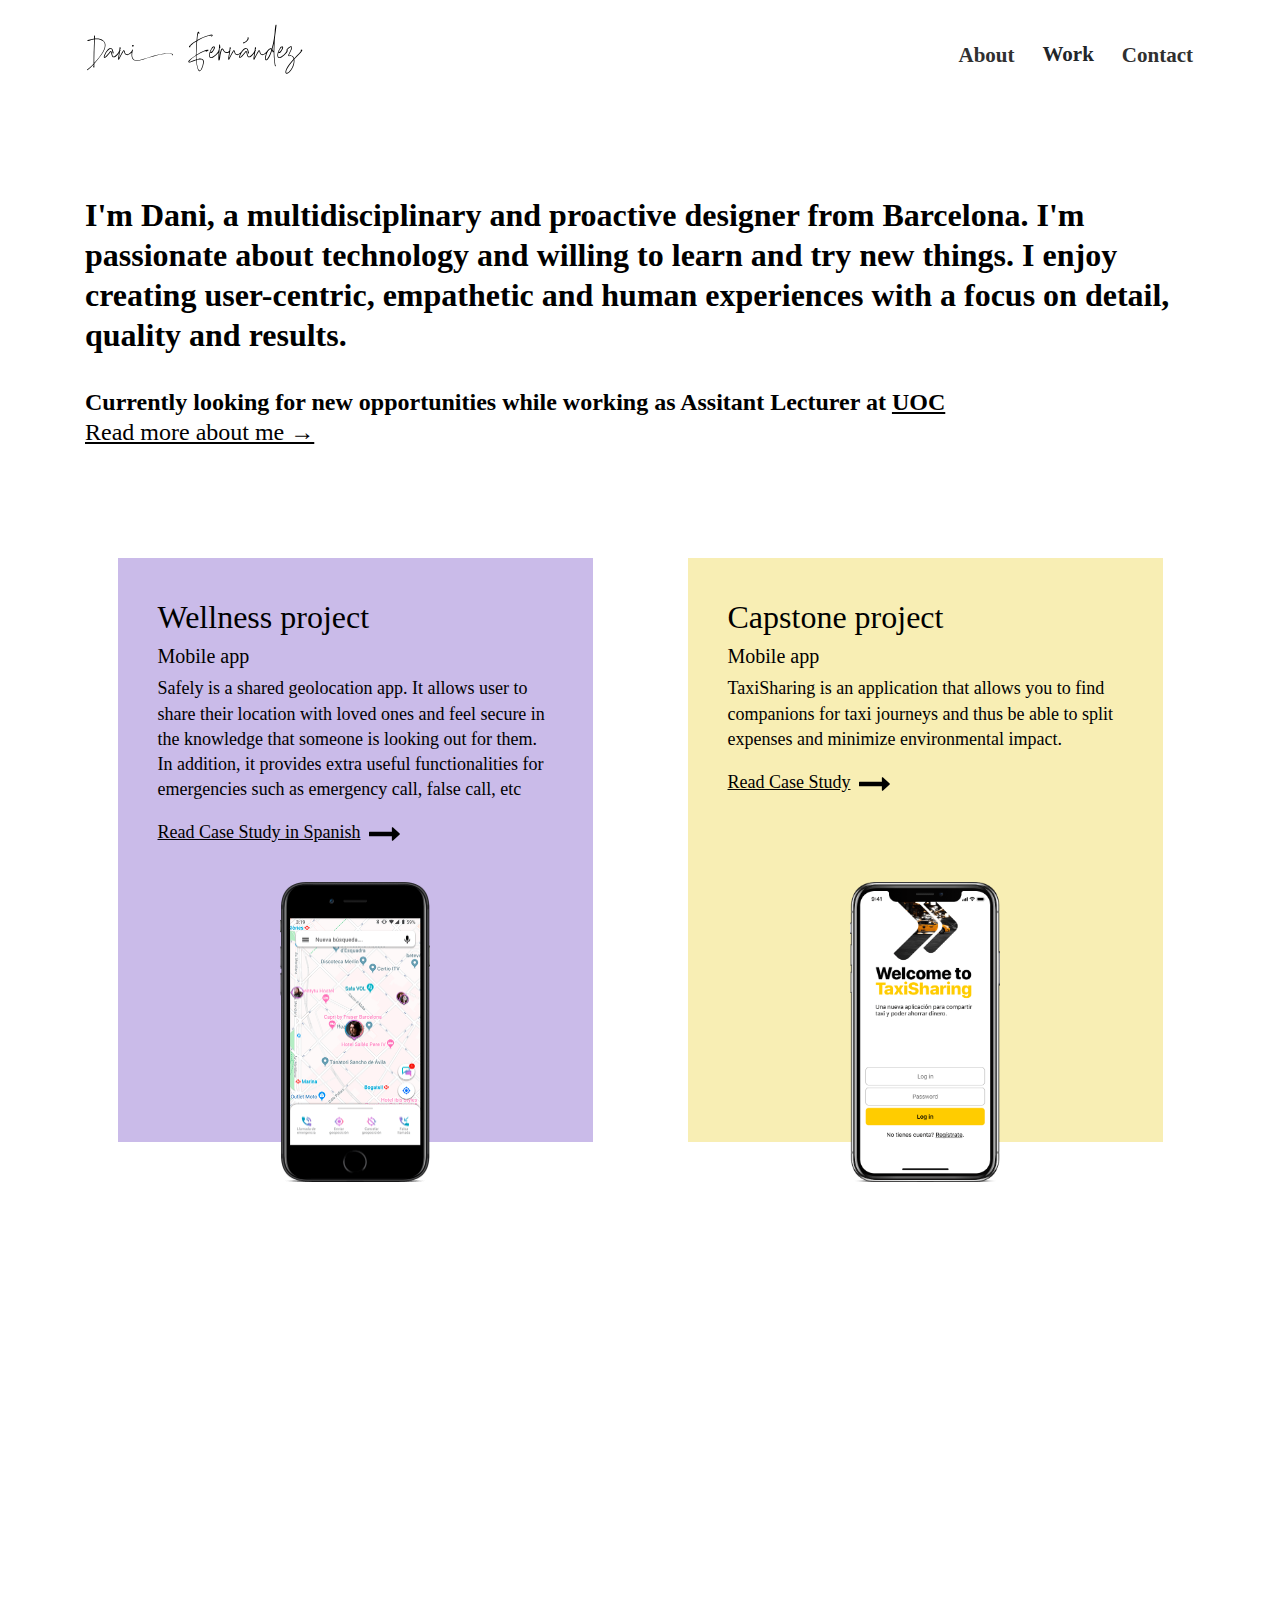
==== commit fe254815: "out it" ====
--- a/index.html
+++ b/index.html
@@ -74,7 +74,7 @@
             <div class="my-name">
                 I'm Dani, a multidisciplinary and proactive designer from Barcelona. I'm passionate about technology and willing to learn and try new things. I enjoy creating user-centric, empathetic and human experiences with a focus on detail, quality and results.
             </div>
-            <div class="my-work">Currently looking for new opportunities while working as Assitant Lecturer at <a class="link" target="_blank" href="https://www.uoc.edu/">UOC</a> and studying a Front-end (React) Bootcamp at IT Academy. 
+            <div class="my-work">Currently looking for new opportunities while working as Assitant Lecturer at <a class="link" target="_blank" href="https://www.uoc.edu/">UOC</a> 
                 <br><span style="font-weight: 500; font-size: 24px;"><a href="about-me.html" class=”link">Read more about me &rarr;</a></span>
             </div> 
             
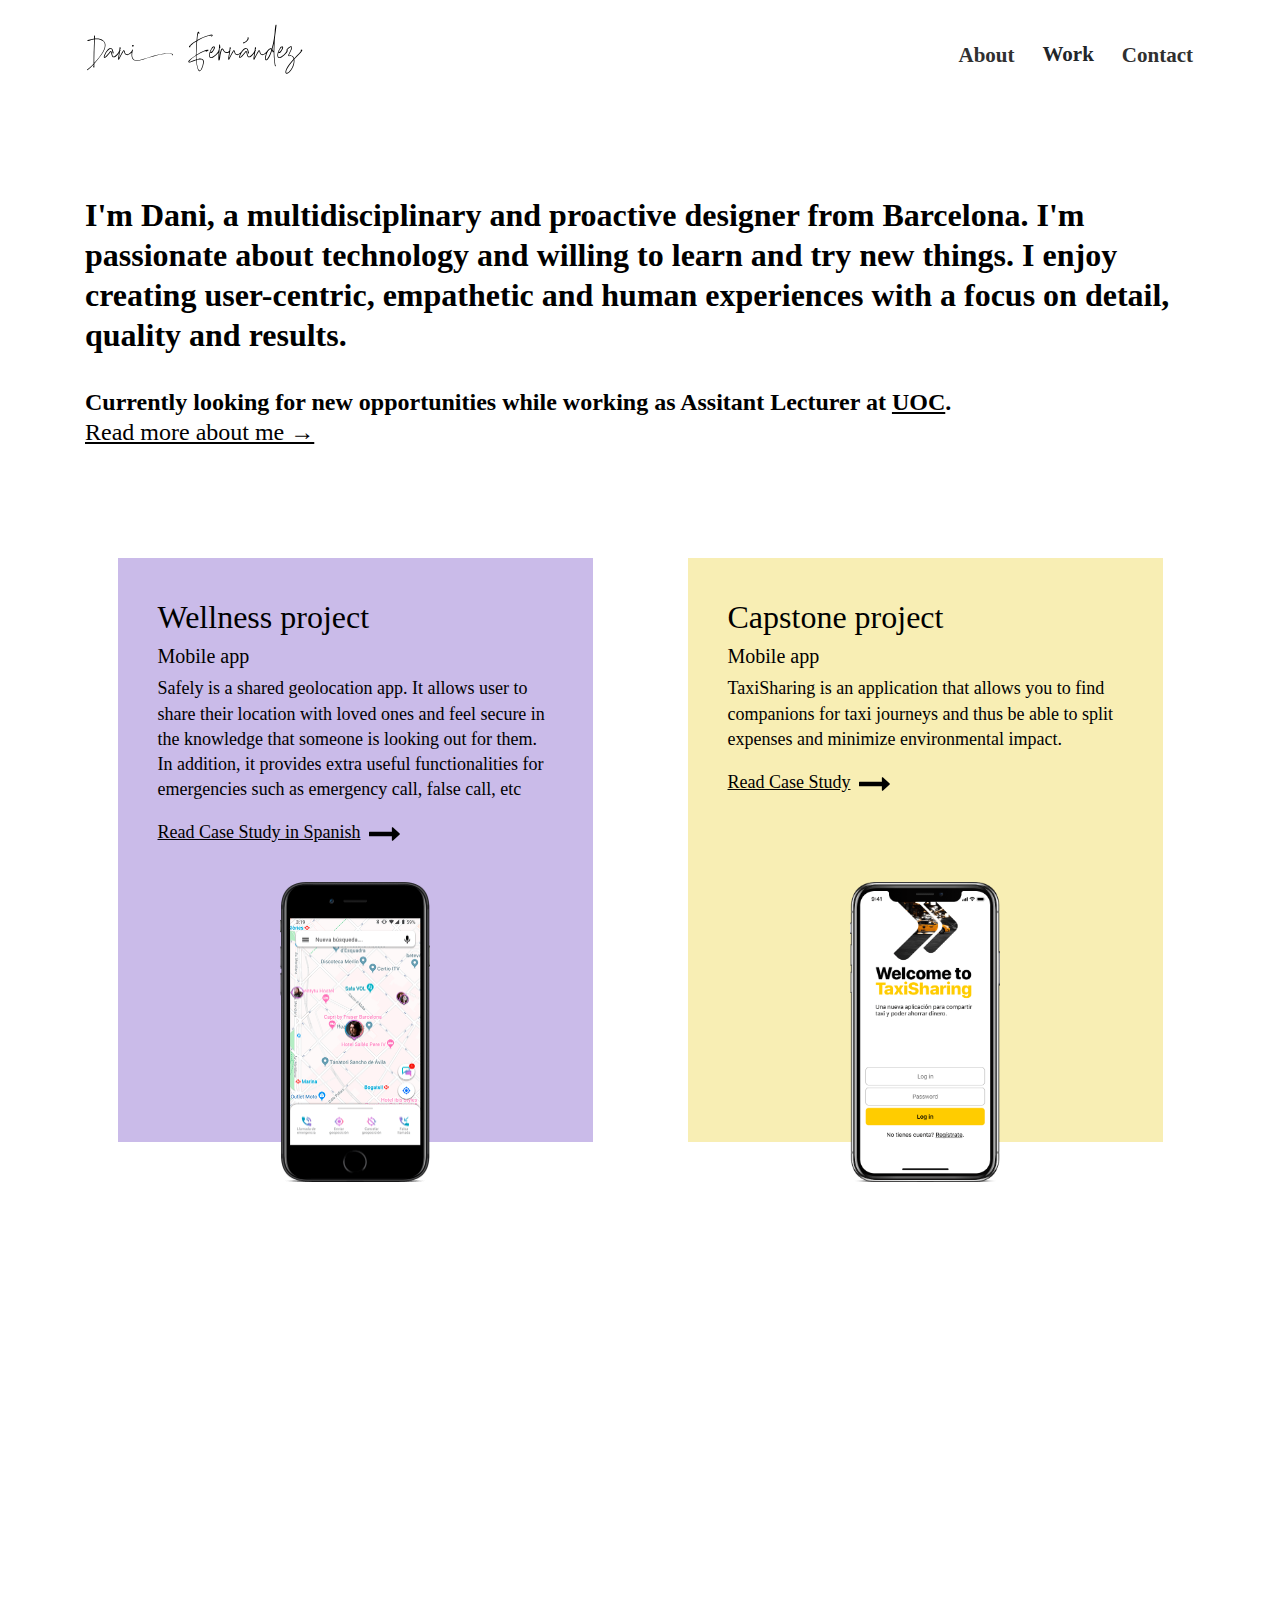
==== commit d8a1279f: "." ====
--- a/index.html
+++ b/index.html
@@ -74,7 +74,7 @@
             <div class="my-name">
                 I'm Dani, a multidisciplinary and proactive designer from Barcelona. I'm passionate about technology and willing to learn and try new things. I enjoy creating user-centric, empathetic and human experiences with a focus on detail, quality and results.
             </div>
-            <div class="my-work">Currently looking for new opportunities while working as Assitant Lecturer at <a class="link" target="_blank" href="https://www.uoc.edu/">UOC</a> 
+            <div class="my-work">Currently looking for new opportunities while working as Assitant Lecturer at <a class="link" target="_blank" href="https://www.uoc.edu/">UOC</a>. 
                 <br><span style="font-weight: 500; font-size: 24px;"><a href="about-me.html" class=”link">Read more about me &rarr;</a></span>
             </div> 
             
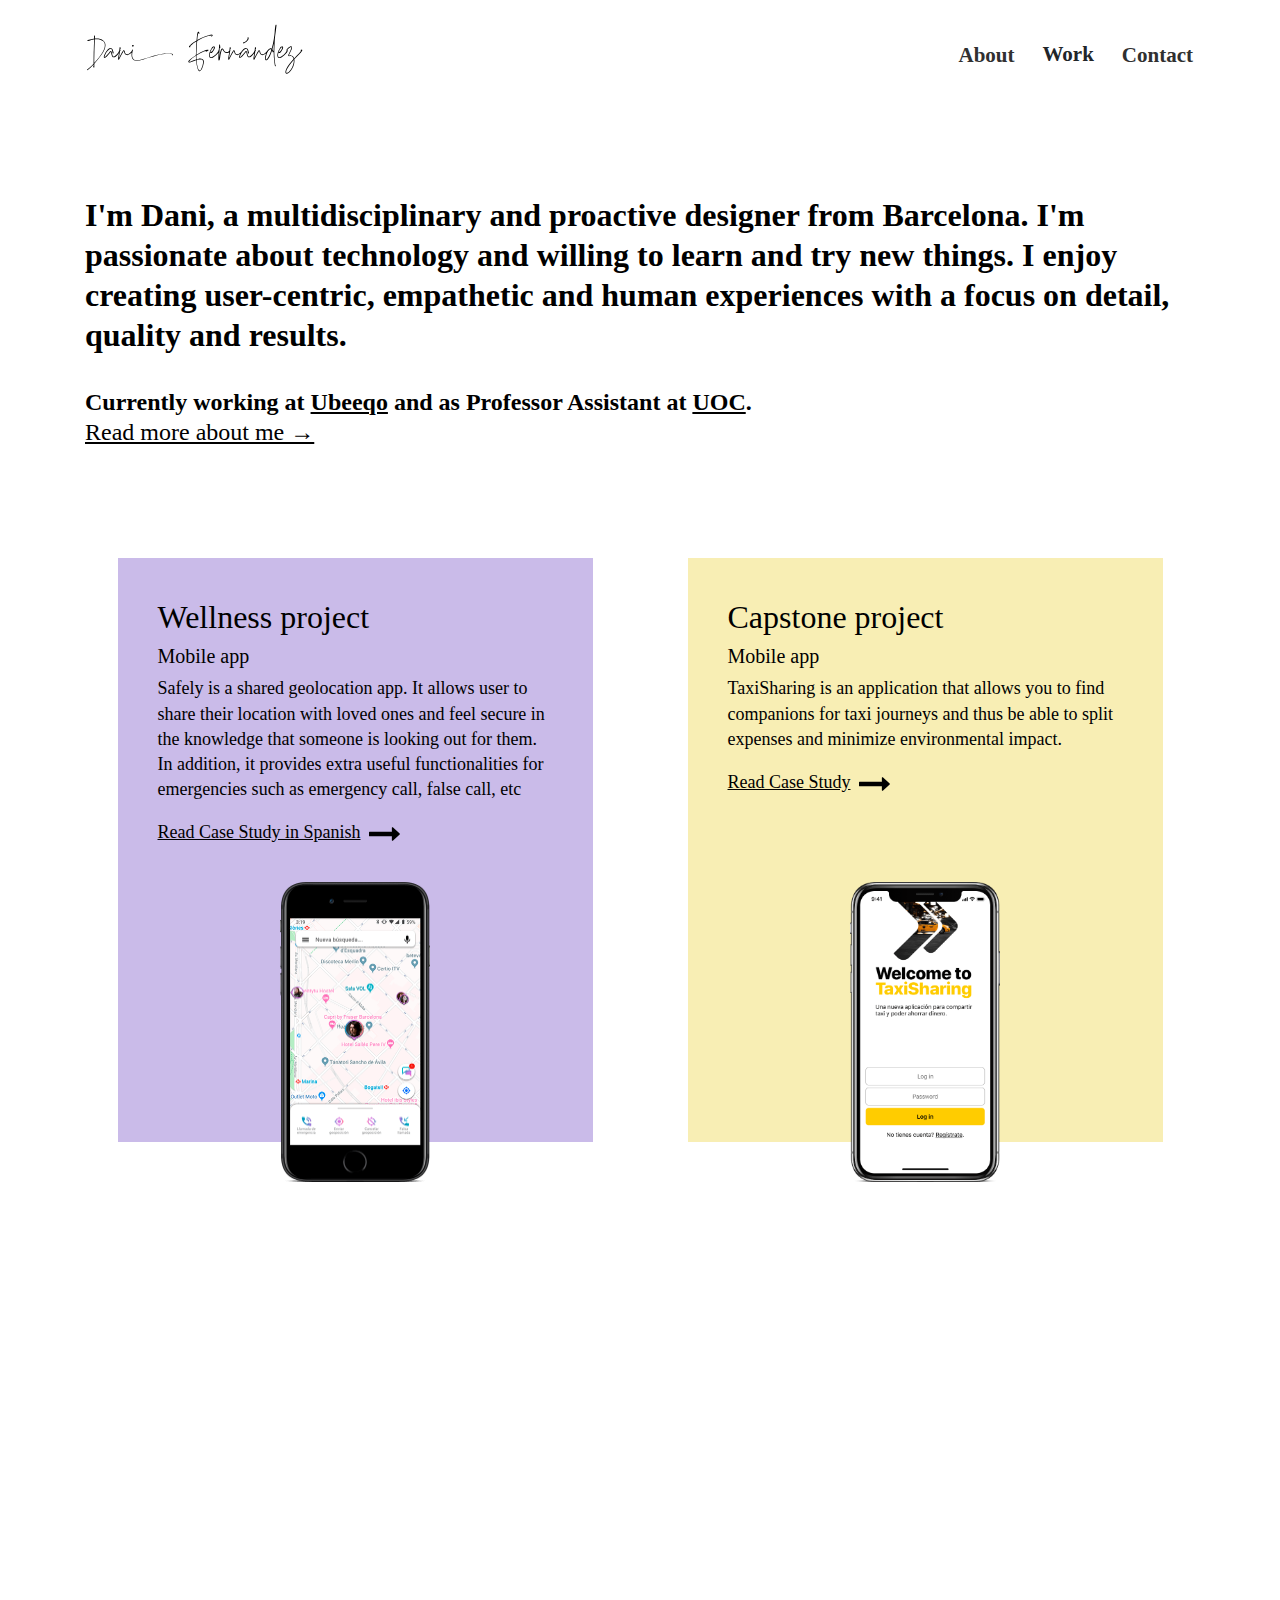
==== commit c4dad784: "ubeeqo" ====
--- a/index.html
+++ b/index.html
@@ -1,17 +1,22 @@
 <!DOCTYPE HTML>
 <html>
+
 <head>
     <meta charset="utf-8">
     <meta http-equiv="x-ua-compatible" content="ie=edge">
     <meta name="viewport" content="width=device-width, initial-scale=1">
     <title>Portfolio de Dani Fernández | Product Designer UX/UI</title>
-    <meta name="description" content="I'm Dani Fernández, a passionate about Product Design and a good problem-solver. An eternal student who learns something new related to the field every day. A great team player, comfortable working together with other designers, receiving feedback, sharing and learning together.">
+    <meta name="description"
+        content="I'm Dani Fernández, a passionate about Product Design and a good problem-solver. An eternal student who learns something new related to the field every day. A great team player, comfortable working together with other designers, receiving feedback, sharing and learning together.">
 
     <!-- Global site tag (gtag.js) - Google Analytics -->
     <script async src="https://www.googletagmanager.com/gtag/js?id=UA-138930336-1"></script>
     <script>
         window.dataLayer = window.dataLayer || [];
-        function gtag(){dataLayer.push(arguments);}
+
+        function gtag() {
+            dataLayer.push(arguments);
+        }
         gtag('js', new Date());
         gtag('config', 'UA-138930336-1');
     </script>
@@ -19,17 +24,20 @@
     <link rel="icon" type="image/png" href="img/favicon.ico">
     <style>
         @import url('https://fonts.googleapis.com/css?family=Cabin&display=swap');
-        </style>
+    </style>
     <meta name="description" content="Dani Fernàndez's portfolio. UX/UI designer">
-    <meta name="keywords" content="UX, User Expirience, UI, Product Designer, User Interface, IA, Information Arquitecture, web design, mobile design, app design, mobile first, pixel perfect, sketch, framer, zeplin, axure, xd, hotjar">
+    <meta name="keywords"
+        content="UX, User Expirience, UI, Product Designer, User Interface, IA, Information Arquitecture, web design, mobile design, app design, mobile first, pixel perfect, sketch, framer, zeplin, axure, xd, hotjar">
     <link rel="stylesheet" href="css/reset.css">
     <link rel="stylesheet" href="css/fonts.css">
     <link rel="stylesheet" href="css/style.css">
     <link rel="stylesheet" href="css/responsive-css.css">
     <link rel="stylesheet" href="grt-responsive-menu.css">
     <link href="https://unpkg.com/aos@2.3.1/dist/aos.css" rel="stylesheet">
-    <link rel="stylesheet" href="https://use.fontawesome.com/releases/v5.8.1/css/all.css" integrity="sha384-50oBUHEmvpQ+1lW4y57PTFmhCaXp0ML5d60M1M7uH2+nqUivzIebhndOJK28anvf" crossorigin="anonymous">
-    <link rel="stylesheet" href="https://stackpath.bootstrapcdn.com/bootstrap/4.3.1/css/bootstrap.min.css" integrity="sha384-ggOyR0iXCbMQv3Xipma34MD+dH/1fQ784/j6cY/iJTQUOhcWr7x9JvoRxT2MZw1T" crossorigin="anonymous">
+    <link rel="stylesheet" href="https://use.fontawesome.com/releases/v5.8.1/css/all.css"
+        integrity="sha384-50oBUHEmvpQ+1lW4y57PTFmhCaXp0ML5d60M1M7uH2+nqUivzIebhndOJK28anvf" crossorigin="anonymous">
+    <link rel="stylesheet" href="https://stackpath.bootstrapcdn.com/bootstrap/4.3.1/css/bootstrap.min.css"
+        integrity="sha384-ggOyR0iXCbMQv3Xipma34MD+dH/1fQ784/j6cY/iJTQUOhcWr7x9JvoRxT2MZw1T" crossorigin="anonymous">
     <script src="https://unpkg.com/aos@2.3.1/dist/aos.js"></script>
 </head>
 
@@ -39,19 +47,21 @@
             <source src="img/background-video/background-vd.ogv" type="video/ogg" />
         </video>
     </div>   -->
-    <header> 
+    <header>
         <div class="container">
             <div class="grt-menu-row">
                 <div class="grt-menu-logo">
-                    <a href="#"  class="grt-logo"><img id="logo" src="img/Logo.svg" alt="Logo" height="50" width="68"> </a>
+                    <a href="#" class="grt-logo"><img id="logo" src="img/Logo.svg" alt="Logo" height="50" width="68">
+                    </a>
                 </div>
                 <div class="grt-menu-right">
                     <nav>
-                        <button class="grt-mobile-button"><span class="line1"></span><span class="line2"></span><span class="line3"></span></button>
+                        <button class="grt-mobile-button"><span class="line1"></span><span class="line2"></span><span
+                                class="line3"></span></button>
                         <ul class="grt-menu">
                             <li><a href="about-me.html">About</a></li>
                             <li class="grt-dropdown"><a>Work<span style="font-size: 0.75em;">
-                                <i class="fas fa-chevron-down"></i></span></a>
+                                        <i class="fas fa-chevron-down"></i></span></a>
                                 <ul class="grt-dropdown-list">
                                     <li><a href="/work/wellness.html">Safely</a></li>
                                     <li><a href="/work/capstone.html">Capstone</a></li>
@@ -60,24 +70,29 @@
                                     <li><a href="/work/extra.html">Extra</a></li>
                                 </ul>
                             </li>
-                            <li><a href="mailto:danifdezalonso@gmail.com">Contact</a></li>								
+                            <li><a href="mailto:danifdezalonso@gmail.com">Contact</a></li>
                         </ul>
                     </nav>
                 </div>
             </div>
         </div>
     </header>
-    
+
     <div class="container">
         <!-- introducción -->
         <div class="bienvenida">
             <div class="my-name">
-                I'm Dani, a multidisciplinary and proactive designer from Barcelona. I'm passionate about technology and willing to learn and try new things. I enjoy creating user-centric, empathetic and human experiences with a focus on detail, quality and results.
-            </div>
-            <div class="my-work">Currently looking for new opportunities while working as Assitant Lecturer at <a class="link" target="_blank" href="https://www.uoc.edu/">UOC</a>. 
-                <br><span style="font-weight: 500; font-size: 24px;"><a href="about-me.html" class=”link">Read more about me &rarr;</a></span>
-            </div> 
-            
+                I'm Dani, a multidisciplinary and proactive designer from Barcelona. I'm passionate about technology and
+                willing to learn and try new things. I enjoy creating user-centric, empathetic and human experiences
+                with a focus on detail, quality and results.
+            </div>
+            <div class="my-work">Currently working at <a class="link" target="_blank"
+                    href="https://ubeeqo.com/en/es">Ubeeqo</a> and as Professor Assistant at <a class="link"
+                    target="_blank" href="https://www.uoc.edu/">UOC</a>.
+                <br><span style="font-weight: 500; font-size: 24px;"><a href="about-me.html" class=”link">Read more
+                        about me &rarr;</a></span>
+            </div>
+
         </div>
         <!-- proyectos -->
         <main>
@@ -89,16 +104,20 @@
                                 <h2>Wellness project</h2>
                                 <h5>Mobile app</h5>
                                 <p>
-                                    Safely is a shared geolocation app. It allows user to share their location with loved ones and feel secure in the knowledge that someone is looking out for them. In addition, it provides extra useful functionalities for emergencies such as emergency call, false call, etc                              </p>
-                                <span class="leer-case-study">Read Case Study in Spanish</span><img src="img/icons/arrow-right.svg" height="32px" width="32px" style="margin-left:8px">
+                                    Safely is a shared geolocation app. It allows user to share their location with
+                                    loved ones and feel secure in the knowledge that someone is looking out for them. In
+                                    addition, it provides extra useful functionalities for emergencies such as emergency
+                                    call, false call, etc </p>
+                                <span class="leer-case-study">Read Case Study in Spanish</span><img
+                                    src="img/icons/arrow-right.svg" height="32px" width="32px" style="margin-left:8px">
                             </div>
                             <div>
                                 <img class="center-img" src="img/Mockup_Safely.png" height="300" width="150">
-                            </div> 
-                        </article>
-                    </a> 
-                </div>   
-                
+                            </div>
+                        </article>
+                    </a>
+                </div>
+
                 <div class="col-lg-5 box capstone offset-lg-1">
                     <a href="work/capstone.html" style="text-decoration:none;">
                         <article>
@@ -106,9 +125,11 @@
                                 <h2>Capstone project</h2>
                                 <h5>Mobile app</h5>
                                 <p>
-                                    TaxiSharing is an application that allows you to find companions for taxi journeys and thus be able to split expenses and minimize environmental impact. </p>                               
-                                        <span class="leer-case-study">Read Case Study</span><img src="img/icons/arrow-right.svg" height="32px" width="32px" style="margin-left:8px">
-                                    </div>
+                                    TaxiSharing is an application that allows you to find companions for taxi journeys
+                                    and thus be able to split expenses and minimize environmental impact. </p>
+                                <span class="leer-case-study">Read Case Study</span><img src="img/icons/arrow-right.svg"
+                                    height="32px" width="32px" style="margin-left:8px">
+                            </div>
                             <div>
                                 <img class="center-img" src="img/Mockup_TaxiSharing2.png" height="300" width="150">
                             </div>
@@ -116,7 +137,7 @@
                     </a>
                 </div>
             </div>
-            
+
             <div class="row projectes">
                 <div class="col-lg-5 box dali" data-aos="fade-up">
                     <a href="work/dali.html" style="text-decoration:none;">
@@ -124,13 +145,18 @@
                             <div>
                                 <h2>Fundación Gala - Salvador Dalí</h2>
                                 <h5>Web project</h5>
-                                <p> 
-                                    The Gala-Salvador Dalí Foundation is a private cultural organization which, as stated in its bylaws, has the mission to promote, foster, explain, give prestige, protect and defend the artistic, cultural and intellectual oeuvre of the painter, both inside and outside Spain.                             </p>                                
-                                <span class="leer-case-study">See more</span><img src="img/icons/arrow-right.svg" height="32px" width="32px" style="margin-left:8px">
-                            </div>
-                            <div>
-                                <img class="center-img" src="img/extra/cabecera-dali-mobile.png" height="auto" width="100%">
-                            </div> 
+                                <p>
+                                    The Gala-Salvador Dalí Foundation is a private cultural organization which, as
+                                    stated in its bylaws, has the mission to promote, foster, explain, give prestige,
+                                    protect and defend the artistic, cultural and intellectual oeuvre of the painter,
+                                    both inside and outside Spain. </p>
+                                <span class="leer-case-study">See more</span><img src="img/icons/arrow-right.svg"
+                                    height="32px" width="32px" style="margin-left:8px">
+                            </div>
+                            <div>
+                                <img class="center-img" src="img/extra/cabecera-dali-mobile.png" height="auto"
+                                    width="100%">
+                            </div>
                         </article>
                     </a>
                 </div>
@@ -140,25 +166,30 @@
                             <div>
                                 <h2>Barcelona Activa</h2>
                                 <h5>Web project</h5>
-                                <p>Design of the Barcelona Activa website, a local development agency of Barcelona City Council. From this website, traffic is distributed to the four main sections to promote the local economy.</p>
-                                <span class="leer-case-study">See more</span><img src="img/icons/arrow-right.svg" height="32px" width="32px" style="margin-left:8px">
-                            </div>
-                            <div>
-                                <img class="center-img" src="img/extra/cabecera-bac-mobile.png" height="auto" width="100%">
-                            </div> 
-                        </article>
-                    </a>
-                </div>
-            </div>
-            
+                                <p>Design of the Barcelona Activa website, a local development agency of Barcelona City
+                                    Council. From this website, traffic is distributed to the four main sections to
+                                    promote the local economy.</p>
+                                <span class="leer-case-study">See more</span><img src="img/icons/arrow-right.svg"
+                                    height="32px" width="32px" style="margin-left:8px">
+                            </div>
+                            <div>
+                                <img class="center-img" src="img/extra/cabecera-bac-mobile.png" height="auto"
+                                    width="100%">
+                            </div>
+                        </article>
+                    </a>
+                </div>
+            </div>
+
             <div class="row projectes">
                 <div class="col-lg-11 box extra" data-aos="fade-up">
                     <a href="work/extra.html" style="text-decoration:none;">
                         <article style="padding-bottom: 40px;">
                             <h2>Extra</h2>
                             <p>
-                                    Compilation of projects in which I participated.                         </p>
-                            <span class="leer-case-study">See more<img src="img/icons/arrow-right.svg" height="32px" width="32px" style="margin-left:8px"></span>
+                                Compilation of projects in which I participated. </p>
+                            <span class="leer-case-study">See more<img src="img/icons/arrow-right.svg" height="32px"
+                                    width="32px" style="margin-left:8px"></span>
 
                         </article>
                     </a>
@@ -166,43 +197,54 @@
             </div>
         </main>
     </div>
-    
+
     <!--Footer-->
-    <footer class="footer"data-aos="fade-up" style="margin-top:-20px;">
+    <footer class="footer" data-aos="fade-up" style="margin-top:-20px;">
         <div class="container">
             <section id="mainfooter">
                 <h3 class="a-left">
-                    For work inquiries, collaboration or feedback drop me a line at <a href="mailto:danifdezalonso@gmail.com" target="_blank">danifdezalonso@gmail.com</a>
+                    For work inquiries, collaboration or feedback drop me a line at <a
+                        href="mailto:danifdezalonso@gmail.com" target="_blank">danifdezalonso@gmail.com</a>
 
                 </h3>
                 <nav class="socialnav">
-                    <span class="linkedin"><a href="https://www.linkedin.com/in/dani-fdez/" class="linkedin" target="_blank">LinkedIn</a></span>
-                    <span class="medium"><a href="https://medium.com/@danifernandezalonso" class="medium" target="_blank">Medium</a></span>
-                    <span class="twitter"><a href="https://twitter.com/dani_fdezalonso" class="twitter" target="_blank">Twitter</a></span>
-                    <span class="instagram"><a href="https://www.instagram.com/danifernandezalonso" class="instagram" target="_blank">Instagram</a></span>
+                    <span class="linkedin"><a href="https://www.linkedin.com/in/dani-fdez/" class="linkedin"
+                            target="_blank">LinkedIn</a></span>
+                    <span class="medium"><a href="https://danifdezalonso.medium.com/" class="medium"
+                            target="_blank">Medium</a></span>
+                    <span class="twitter"><a href="https://twitter.com/dani_fdezalonso" class="twitter"
+                            target="_blank">Twitter</a></span>
+                    <span class="github"><a href="https://github.com/danifdezalonso" class="github"
+                            target="_blank">GitHub</a></span>
                 </nav>
             </section>
         </div>
     </footer>
-    <script src="https://cdnjs.cloudflare.com/ajax/libs/popper.js/1.14.7/umd/popper.min.js" integrity="sha384-UO2eT0CpHqdSJQ6hJty5KVphtPhzWj9WO1clHTMGa3JDZwrnQq4sF86dIHNDz0W1" crossorigin="anonymous"></script>
-    <script src="https://code.jquery.com/jquery-3.3.1.slim.min.js" integrity="sha384-q8i/X+965DzO0rT7abK41JStQIAqVgRVzpbzo5smXKp4YfRvH+8abtTE1Pi6jizo" crossorigin="anonymous"></script>
-    <script src="https://stackpath.bootstrapcdn.com/bootstrap/4.3.1/js/bootstrap.min.js" integrity="sha384-JjSmVgyd0p3pXB1rRibZUAYoIIy6OrQ6VrjIEaFf/nJGzIxFDsf4x0xIM+B07jRM" crossorigin="anonymous"></script>
-    
+    <script src="https://cdnjs.cloudflare.com/ajax/libs/popper.js/1.14.7/umd/popper.min.js"
+        integrity="sha384-UO2eT0CpHqdSJQ6hJty5KVphtPhzWj9WO1clHTMGa3JDZwrnQq4sF86dIHNDz0W1" crossorigin="anonymous">
+    </script>
+    <script src="https://code.jquery.com/jquery-3.3.1.slim.min.js"
+        integrity="sha384-q8i/X+965DzO0rT7abK41JStQIAqVgRVzpbzo5smXKp4YfRvH+8abtTE1Pi6jizo" crossorigin="anonymous">
+    </script>
+    <script src="https://stackpath.bootstrapcdn.com/bootstrap/4.3.1/js/bootstrap.min.js"
+        integrity="sha384-JjSmVgyd0p3pXB1rRibZUAYoIIy6OrQ6VrjIEaFf/nJGzIxFDsf4x0xIM+B07jRM" crossorigin="anonymous">
+    </script>
+
     <!-- Github button for demo page -->
     <script async defer src="https://buttons.github.io/buttons.js"></script>
-    
+
     <!-- GRT Youtube Popup -->
     <script src="grt-responsive-menu.js"></script>
     <!-- AOS Libreria de animación  -->
     <!--Animaciones AOS quitadas en mobile-->
-    <script>AOS.init(
-        {
+    <script>
+        AOS.init({
             duration: 400,
-            disable:'mobile',
+            disable: 'mobile',
             once: true,
-        }
-        );
-    </script>    
+        });
+    </script>
     <script src="js/footer.js"></script>
 </body>
+
 </html>--- a/css/style.css
+++ b/css/style.css
@@ -6,7 +6,7 @@
 	margin-top:-120px;
 }
 .profile {
-	width: 60%!important;
+	width: 30%!important;
 }
 /* Loading */
 
@@ -782,6 +782,11 @@
 
 div a:hover {
 	color: black;
+}
+
+.information-project{
+	margin-top: 4px;
+	border-bottom: 1px solid #838383;
 }
 /* elimina estilo botón bootstrap*/
 .btn {
--- a/grt-responsive-menu.css
+++ b/grt-responsive-menu.css
@@ -30,12 +30,17 @@
 	background-color: #00acee;
 }
 
+.footer-github{
+	background-color: black;
+	color:white;
+}
+
 .footer-instagram {
 	background: radial-gradient(circle at 30% 107%, #fdf497 0%, #fdf497 5%, #fd5949 45%,#d6249f 60%,#285AEB 90%);5;
 }
 
 .socialnav a:hover {
-	color:black;
+	color:white;
 }
 /* fin de colores del footer*/
 
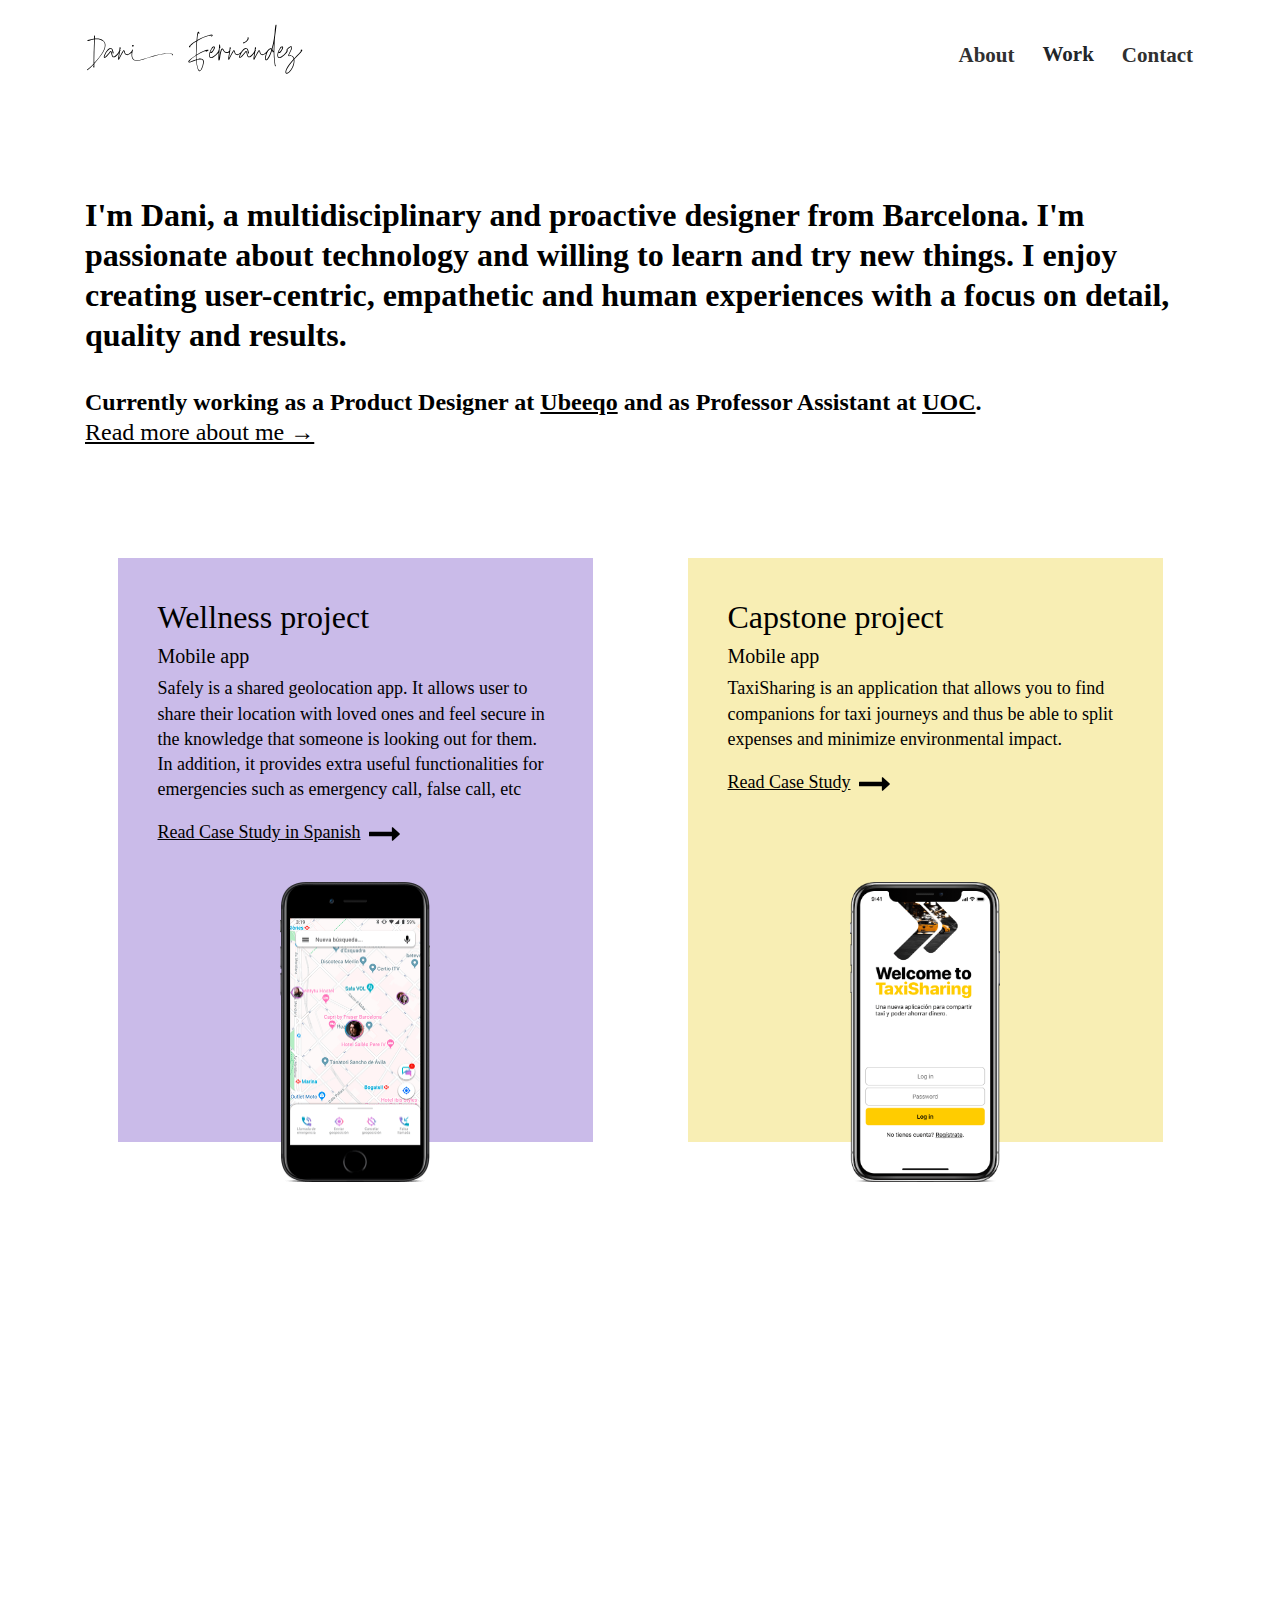
==== commit 94278b24: "ubeeqo job" ====
--- a/index.html
+++ b/index.html
@@ -86,7 +86,7 @@
                 willing to learn and try new things. I enjoy creating user-centric, empathetic and human experiences
                 with a focus on detail, quality and results.
             </div>
-            <div class="my-work">Currently working at <a class="link" target="_blank"
+            <div class="my-work">Currently working as a Product Designer at <a class="link" target="_blank"
                     href="https://ubeeqo.com/en/es">Ubeeqo</a> and as Professor Assistant at <a class="link"
                     target="_blank" href="https://www.uoc.edu/">UOC</a>.
                 <br><span style="font-weight: 500; font-size: 24px;"><a href="about-me.html" class=”link">Read more
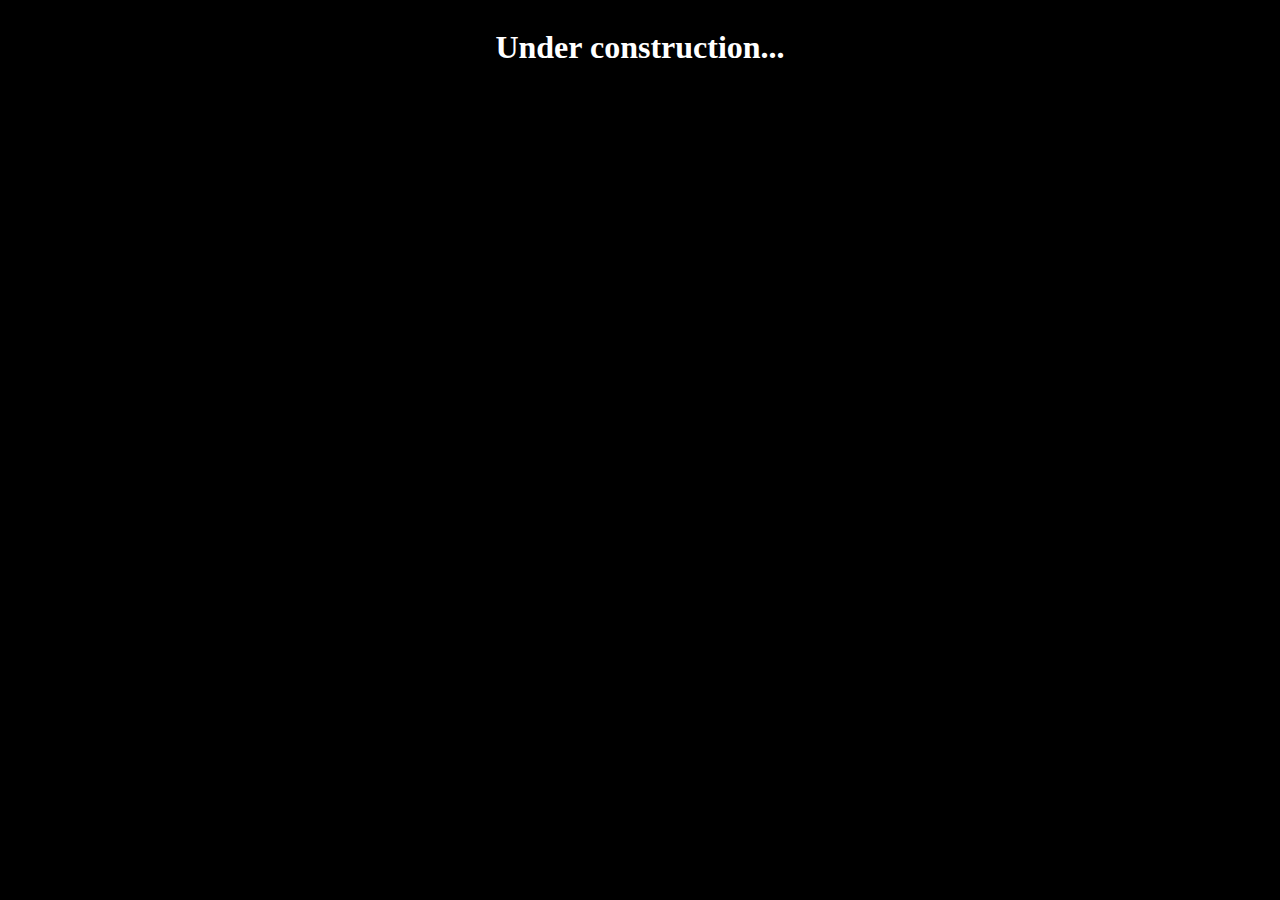
==== commit bcb03beb: "construction" ====
--- a/index.html
+++ b/index.html
@@ -1,250 +1,27 @@
-<!DOCTYPE HTML>
-<html>
-
+<!DOCTYPE html>
+<html lang="en">
 <head>
-    <meta charset="utf-8">
-    <meta http-equiv="x-ua-compatible" content="ie=edge">
-    <meta name="viewport" content="width=device-width, initial-scale=1">
-    <title>Portfolio de Dani Fernández | Product Designer UX/UI</title>
-    <meta name="description"
-        content="I'm Dani Fernández, a passionate about Product Design and a good problem-solver. An eternal student who learns something new related to the field every day. A great team player, comfortable working together with other designers, receiving feedback, sharing and learning together.">
-
-    <!-- Global site tag (gtag.js) - Google Analytics -->
-    <script async src="https://www.googletagmanager.com/gtag/js?id=UA-138930336-1"></script>
-    <script>
-        window.dataLayer = window.dataLayer || [];
-
-        function gtag() {
-            dataLayer.push(arguments);
-        }
-        gtag('js', new Date());
-        gtag('config', 'UA-138930336-1');
-    </script>
-    <!-- fin del script de Google Analytics-->
-    <link rel="icon" type="image/png" href="img/favicon.ico">
-    <style>
-        @import url('https://fonts.googleapis.com/css?family=Cabin&display=swap');
-    </style>
-    <meta name="description" content="Dani Fernàndez's portfolio. UX/UI designer">
-    <meta name="keywords"
-        content="UX, User Expirience, UI, Product Designer, User Interface, IA, Information Arquitecture, web design, mobile design, app design, mobile first, pixel perfect, sketch, framer, zeplin, axure, xd, hotjar">
-    <link rel="stylesheet" href="css/reset.css">
-    <link rel="stylesheet" href="css/fonts.css">
-    <link rel="stylesheet" href="css/style.css">
-    <link rel="stylesheet" href="css/responsive-css.css">
-    <link rel="stylesheet" href="grt-responsive-menu.css">
-    <link href="https://unpkg.com/aos@2.3.1/dist/aos.css" rel="stylesheet">
-    <link rel="stylesheet" href="https://use.fontawesome.com/releases/v5.8.1/css/all.css"
-        integrity="sha384-50oBUHEmvpQ+1lW4y57PTFmhCaXp0ML5d60M1M7uH2+nqUivzIebhndOJK28anvf" crossorigin="anonymous">
-    <link rel="stylesheet" href="https://stackpath.bootstrapcdn.com/bootstrap/4.3.1/css/bootstrap.min.css"
-        integrity="sha384-ggOyR0iXCbMQv3Xipma34MD+dH/1fQ784/j6cY/iJTQUOhcWr7x9JvoRxT2MZw1T" crossorigin="anonymous">
-    <script src="https://unpkg.com/aos@2.3.1/dist/aos.js"></script>
+    <meta charset="UTF-8">
+    <meta http-equiv="X-UA-Compatible" content="IE=edge">
+    <meta name="viewport" content="width=device-width, initial-scale=1.0">
+    <title>Document</title>
+       <!-- Global site tag (gtag.js) - Google Analytics -->
+       <script async src="https://www.googletagmanager.com/gtag/js?id=UA-138930336-1"></script>
+       <script>
+           window.dataLayer = window.dataLayer || [];
+   
+           function gtag() {
+               dataLayer.push(arguments);
+           }
+           gtag('js', new Date());
+           gtag('config', 'UA-138930336-1');
+       </script>
+       <link rel="stylesheet" href="style.css">
+    
 </head>
-
 <body>
-    <!-- <div class="fullscreen-bg">
-        <video loop muted autoplay class="fullscreen-bg__video">
-            <source src="img/background-video/background-vd.ogv" type="video/ogg" />
-        </video>
-    </div>   -->
-    <header>
-        <div class="container">
-            <div class="grt-menu-row">
-                <div class="grt-menu-logo">
-                    <a href="#" class="grt-logo"><img id="logo" src="img/Logo.svg" alt="Logo" height="50" width="68">
-                    </a>
-                </div>
-                <div class="grt-menu-right">
-                    <nav>
-                        <button class="grt-mobile-button"><span class="line1"></span><span class="line2"></span><span
-                                class="line3"></span></button>
-                        <ul class="grt-menu">
-                            <li><a href="about-me.html">About</a></li>
-                            <li class="grt-dropdown"><a>Work<span style="font-size: 0.75em;">
-                                        <i class="fas fa-chevron-down"></i></span></a>
-                                <ul class="grt-dropdown-list">
-                                    <li><a href="/work/wellness.html">Safely</a></li>
-                                    <li><a href="/work/capstone.html">Capstone</a></li>
-                                    <li><a href="/bac.html">Barcelona Activa</a></li>
-                                    <li><a href="/work/dali.html">Museu Dalí</a></li>
-                                    <li><a href="/work/extra.html">Extra</a></li>
-                                </ul>
-                            </li>
-                            <li><a href="mailto:danifdezalonso@gmail.com">Contact</a></li>
-                        </ul>
-                    </nav>
-                </div>
-            </div>
-        </div>
-    </header>
-
-    <div class="container">
-        <!-- introducción -->
-        <div class="bienvenida">
-            <div class="my-name">
-                I'm Dani, a multidisciplinary and proactive designer from Barcelona. I'm passionate about technology and
-                willing to learn and try new things. I enjoy creating user-centric, empathetic and human experiences
-                with a focus on detail, quality and results.
-            </div>
-            <div class="my-work">Currently working as a Product Designer at <a class="link" target="_blank"
-                    href="https://ubeeqo.com/en/es">Ubeeqo</a> and as Professor Assistant at <a class="link"
-                    target="_blank" href="https://www.uoc.edu/">UOC</a>.
-                <br><span style="font-weight: 500; font-size: 24px;"><a href="about-me.html" class=”link">Read more
-                        about me &rarr;</a></span>
-            </div>
-
-        </div>
-        <!-- proyectos -->
-        <main>
-            <div class="row projectes">
-                <div class="col-lg-5 box wellness">
-                    <a href="work/wellness.html" style="text-decoration:none;">
-                        <article>
-                            <div>
-                                <h2>Wellness project</h2>
-                                <h5>Mobile app</h5>
-                                <p>
-                                    Safely is a shared geolocation app. It allows user to share their location with
-                                    loved ones and feel secure in the knowledge that someone is looking out for them. In
-                                    addition, it provides extra useful functionalities for emergencies such as emergency
-                                    call, false call, etc </p>
-                                <span class="leer-case-study">Read Case Study in Spanish</span><img
-                                    src="img/icons/arrow-right.svg" height="32px" width="32px" style="margin-left:8px">
-                            </div>
-                            <div>
-                                <img class="center-img" src="img/Mockup_Safely.png" height="300" width="150">
-                            </div>
-                        </article>
-                    </a>
-                </div>
-
-                <div class="col-lg-5 box capstone offset-lg-1">
-                    <a href="work/capstone.html" style="text-decoration:none;">
-                        <article>
-                            <div>
-                                <h2>Capstone project</h2>
-                                <h5>Mobile app</h5>
-                                <p>
-                                    TaxiSharing is an application that allows you to find companions for taxi journeys
-                                    and thus be able to split expenses and minimize environmental impact. </p>
-                                <span class="leer-case-study">Read Case Study</span><img src="img/icons/arrow-right.svg"
-                                    height="32px" width="32px" style="margin-left:8px">
-                            </div>
-                            <div>
-                                <img class="center-img" src="img/Mockup_TaxiSharing2.png" height="300" width="150">
-                            </div>
-                        </article>
-                    </a>
-                </div>
-            </div>
-
-            <div class="row projectes">
-                <div class="col-lg-5 box dali" data-aos="fade-up">
-                    <a href="work/dali.html" style="text-decoration:none;">
-                        <article>
-                            <div>
-                                <h2>Fundación Gala - Salvador Dalí</h2>
-                                <h5>Web project</h5>
-                                <p>
-                                    The Gala-Salvador Dalí Foundation is a private cultural organization which, as
-                                    stated in its bylaws, has the mission to promote, foster, explain, give prestige,
-                                    protect and defend the artistic, cultural and intellectual oeuvre of the painter,
-                                    both inside and outside Spain. </p>
-                                <span class="leer-case-study">See more</span><img src="img/icons/arrow-right.svg"
-                                    height="32px" width="32px" style="margin-left:8px">
-                            </div>
-                            <div>
-                                <img class="center-img" src="img/extra/cabecera-dali-mobile.png" height="auto"
-                                    width="100%">
-                            </div>
-                        </article>
-                    </a>
-                </div>
-                <div class="col-lg-5 box bac offset-lg-1" data-aos="fade-up">
-                    <a href="work/bac.html" style="text-decoration:none;">
-                        <article>
-                            <div>
-                                <h2>Barcelona Activa</h2>
-                                <h5>Web project</h5>
-                                <p>Design of the Barcelona Activa website, a local development agency of Barcelona City
-                                    Council. From this website, traffic is distributed to the four main sections to
-                                    promote the local economy.</p>
-                                <span class="leer-case-study">See more</span><img src="img/icons/arrow-right.svg"
-                                    height="32px" width="32px" style="margin-left:8px">
-                            </div>
-                            <div>
-                                <img class="center-img" src="img/extra/cabecera-bac-mobile.png" height="auto"
-                                    width="100%">
-                            </div>
-                        </article>
-                    </a>
-                </div>
-            </div>
-
-            <div class="row projectes">
-                <div class="col-lg-11 box extra" data-aos="fade-up">
-                    <a href="work/extra.html" style="text-decoration:none;">
-                        <article style="padding-bottom: 40px;">
-                            <h2>Extra</h2>
-                            <p>
-                                Compilation of projects in which I participated. </p>
-                            <span class="leer-case-study">See more<img src="img/icons/arrow-right.svg" height="32px"
-                                    width="32px" style="margin-left:8px"></span>
-
-                        </article>
-                    </a>
-                </div>
-            </div>
-        </main>
+    <div class="working">
+        <h1>Under construction...</h1>
     </div>
-
-    <!--Footer-->
-    <footer class="footer" data-aos="fade-up" style="margin-top:-20px;">
-        <div class="container">
-            <section id="mainfooter">
-                <h3 class="a-left">
-                    For work inquiries, collaboration or feedback drop me a line at <a
-                        href="mailto:danifdezalonso@gmail.com" target="_blank">danifdezalonso@gmail.com</a>
-
-                </h3>
-                <nav class="socialnav">
-                    <span class="linkedin"><a href="https://www.linkedin.com/in/dani-fdez/" class="linkedin"
-                            target="_blank">LinkedIn</a></span>
-                    <span class="medium"><a href="https://danifdezalonso.medium.com/" class="medium"
-                            target="_blank">Medium</a></span>
-                    <span class="twitter"><a href="https://twitter.com/dani_fdezalonso" class="twitter"
-                            target="_blank">Twitter</a></span>
-                    <span class="github"><a href="https://github.com/danifdezalonso" class="github"
-                            target="_blank">GitHub</a></span>
-                </nav>
-            </section>
-        </div>
-    </footer>
-    <script src="https://cdnjs.cloudflare.com/ajax/libs/popper.js/1.14.7/umd/popper.min.js"
-        integrity="sha384-UO2eT0CpHqdSJQ6hJty5KVphtPhzWj9WO1clHTMGa3JDZwrnQq4sF86dIHNDz0W1" crossorigin="anonymous">
-    </script>
-    <script src="https://code.jquery.com/jquery-3.3.1.slim.min.js"
-        integrity="sha384-q8i/X+965DzO0rT7abK41JStQIAqVgRVzpbzo5smXKp4YfRvH+8abtTE1Pi6jizo" crossorigin="anonymous">
-    </script>
-    <script src="https://stackpath.bootstrapcdn.com/bootstrap/4.3.1/js/bootstrap.min.js"
-        integrity="sha384-JjSmVgyd0p3pXB1rRibZUAYoIIy6OrQ6VrjIEaFf/nJGzIxFDsf4x0xIM+B07jRM" crossorigin="anonymous">
-    </script>
-
-    <!-- Github button for demo page -->
-    <script async defer src="https://buttons.github.io/buttons.js"></script>
-
-    <!-- GRT Youtube Popup -->
-    <script src="grt-responsive-menu.js"></script>
-    <!-- AOS Libreria de animación  -->
-    <!--Animaciones AOS quitadas en mobile-->
-    <script>
-        AOS.init({
-            duration: 400,
-            disable: 'mobile',
-            once: true,
-        });
-    </script>
-    <script src="js/footer.js"></script>
 </body>
-
 </html>--- a/style.css
+++ b/style.css
@@ -0,0 +1,13 @@
+body{
+    background-color: black;
+}
+.working{
+    height: 100%;
+    width: 100%;
+    display: flex;
+    align-items: center;
+    justify-content: center;
+}
+h1{
+    color:white
+}